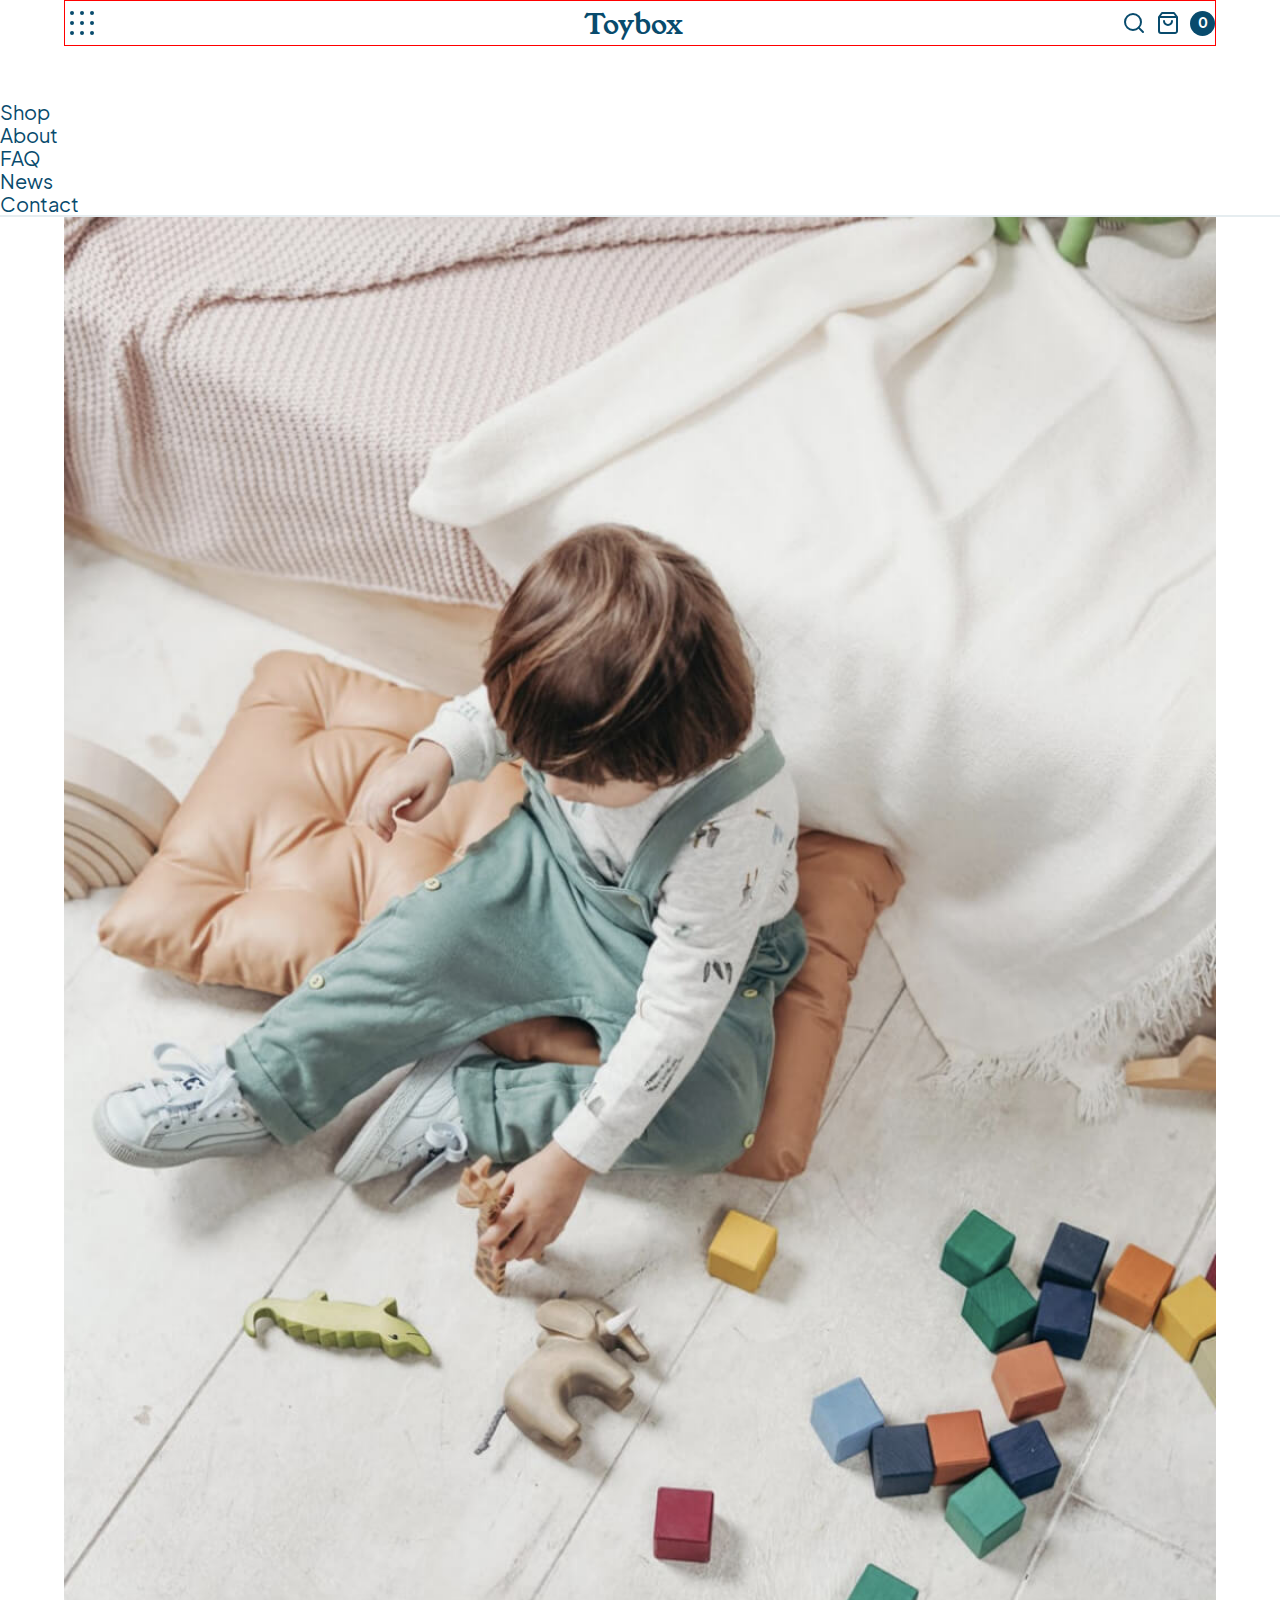
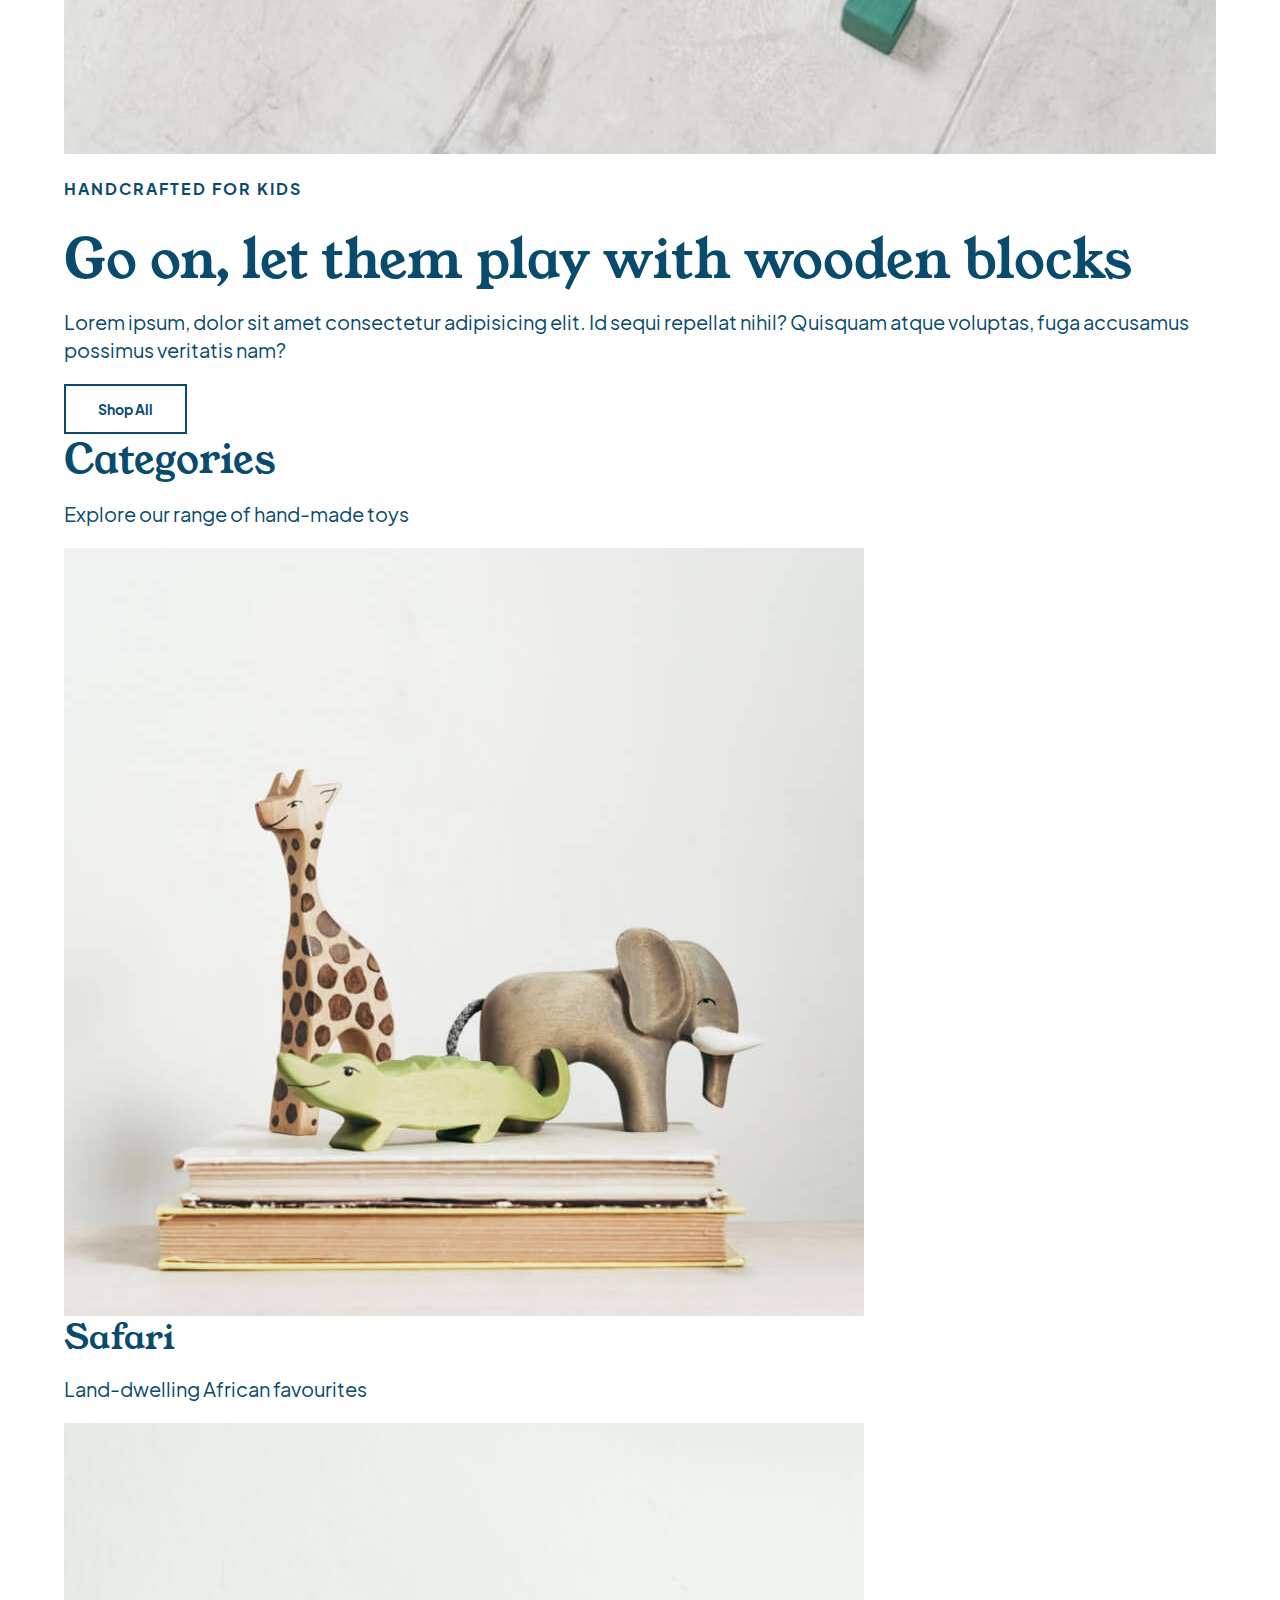
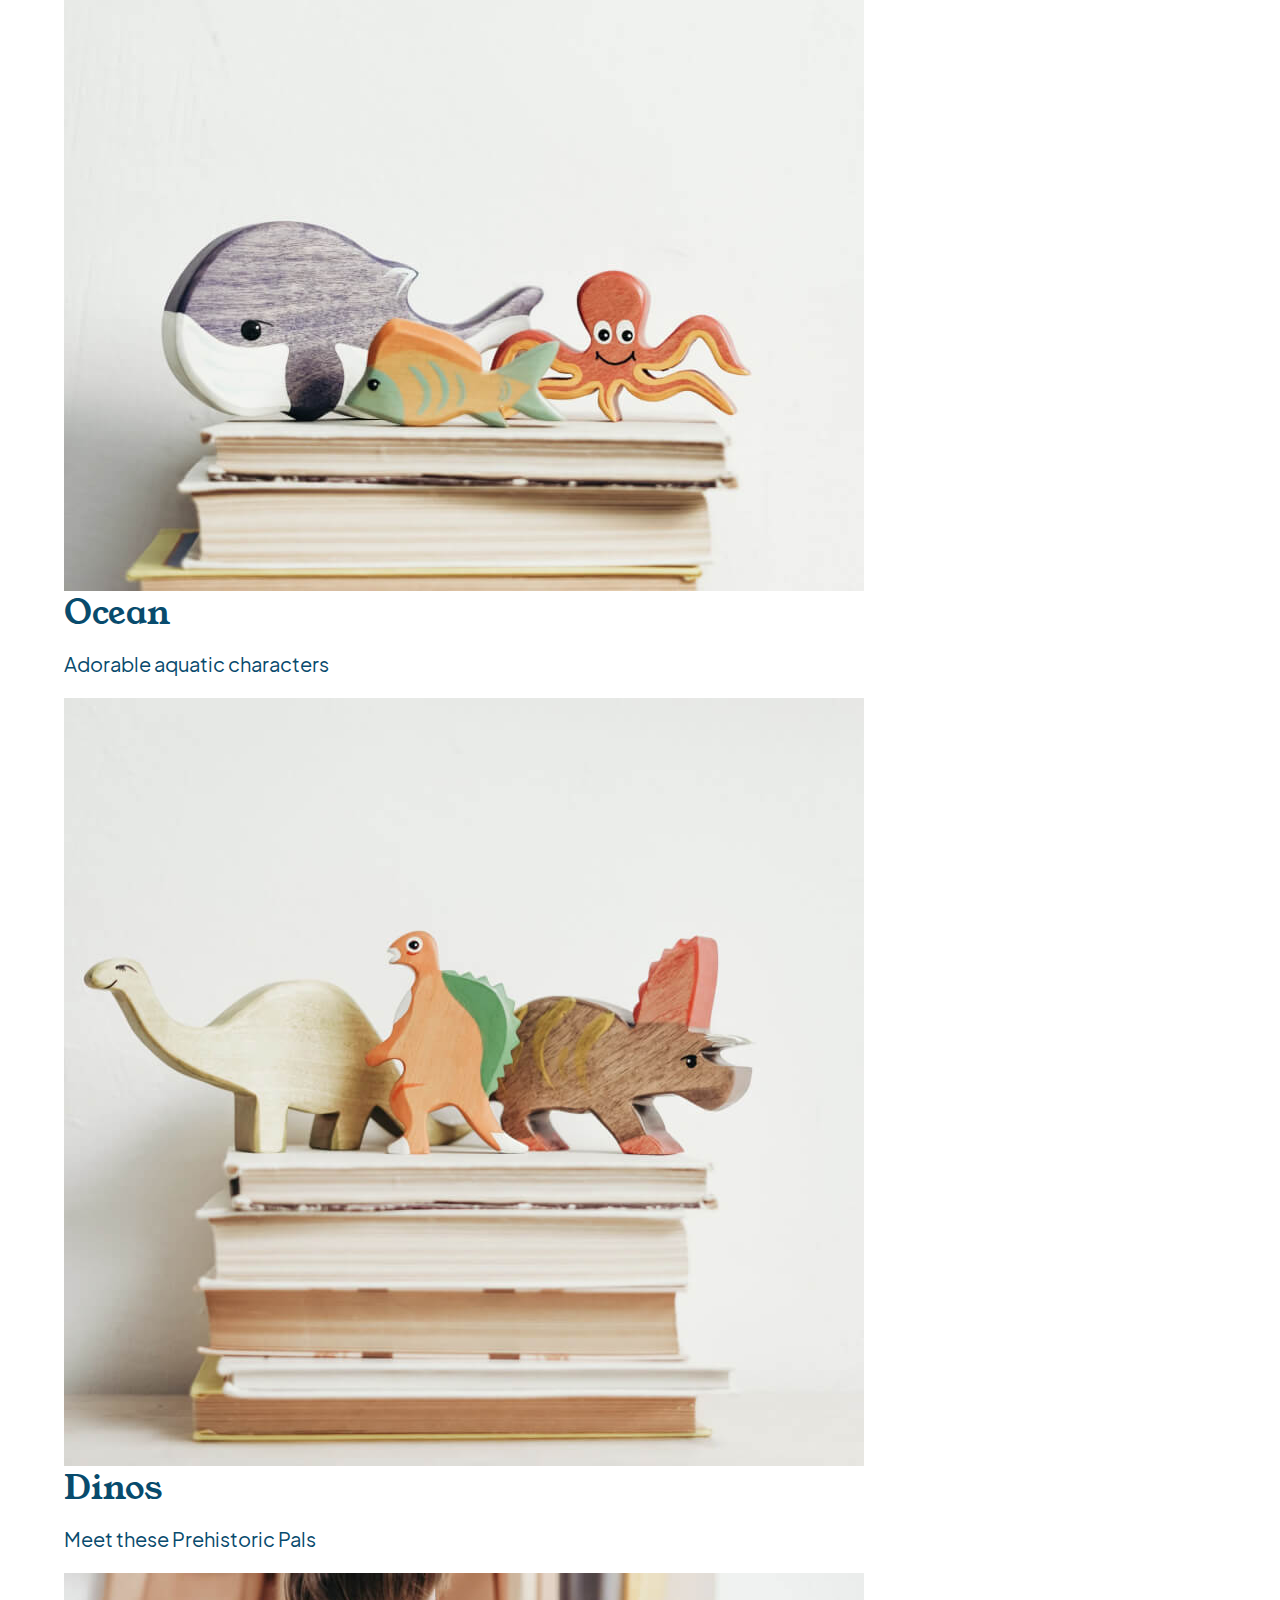
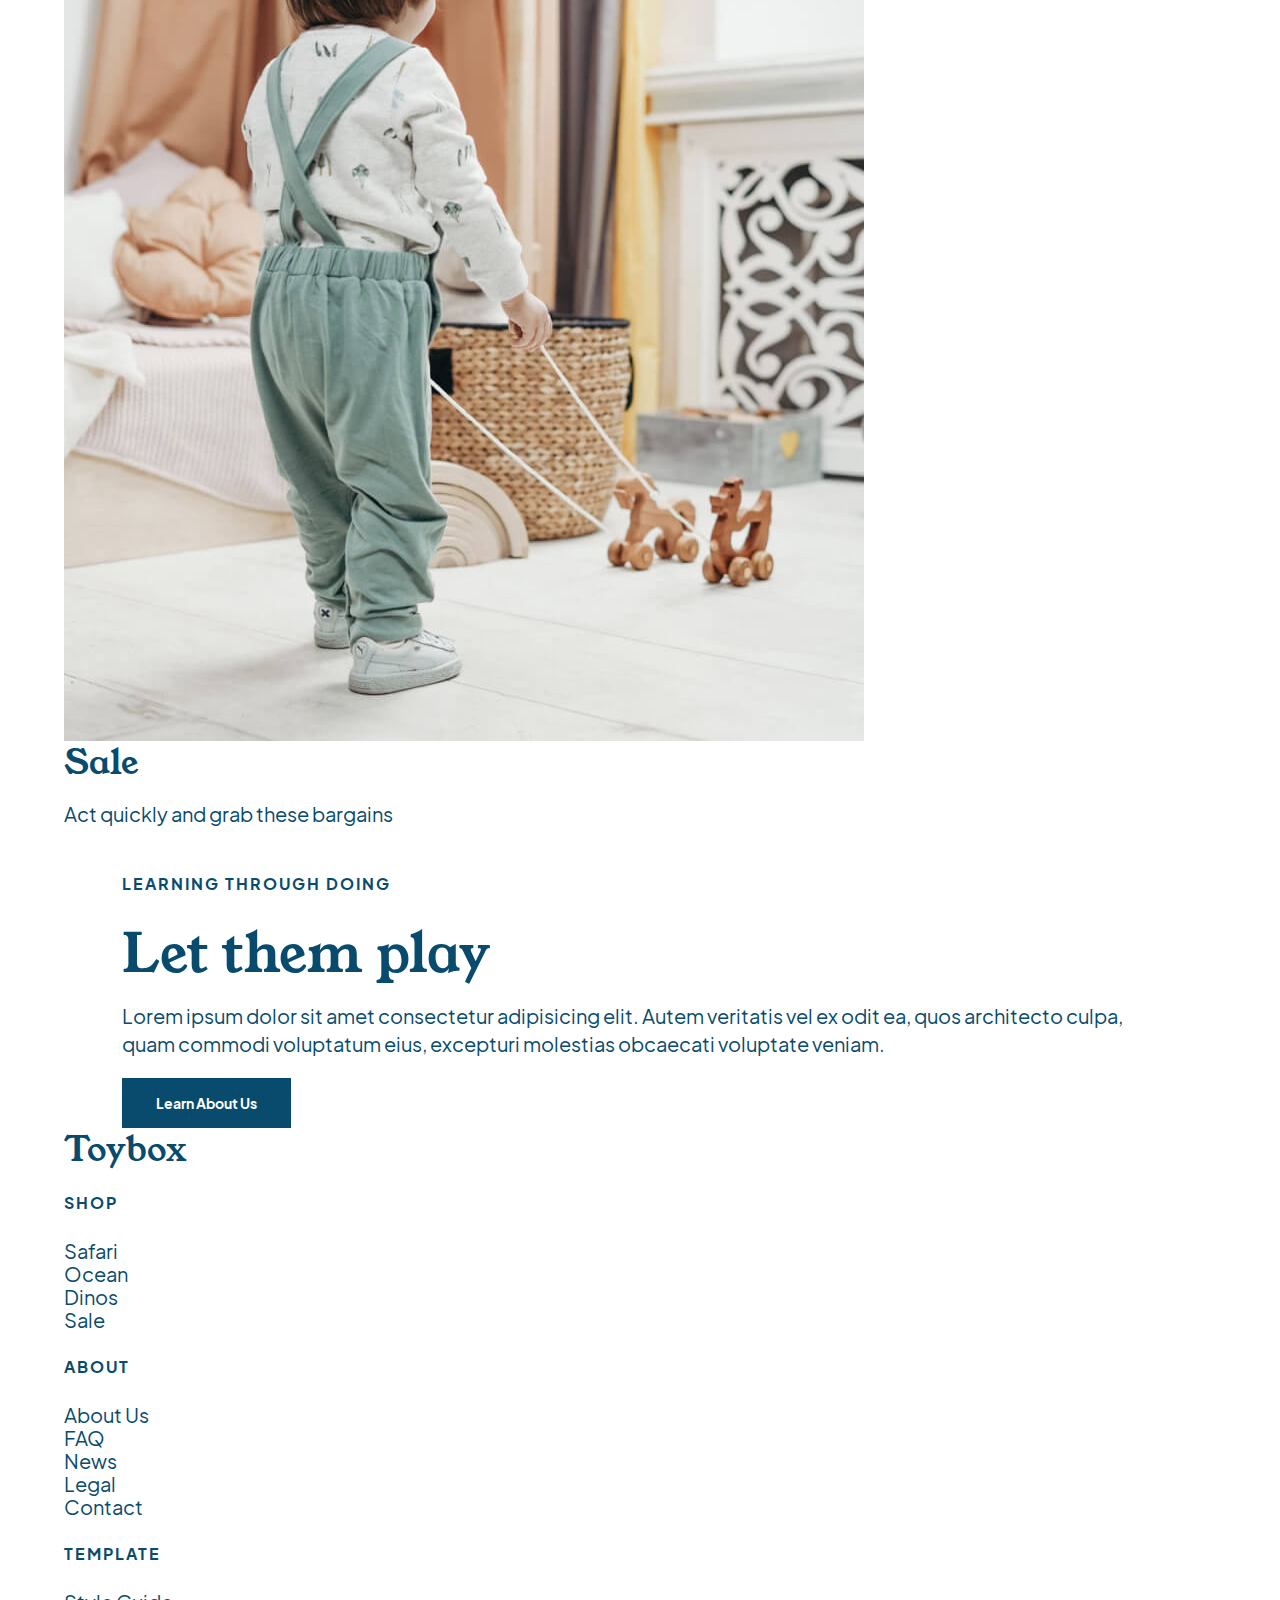
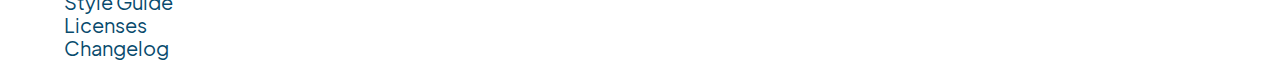
==== index.html @ ea0f6852 "Added nav partial" ====
<!DOCTYPE html>
<html lang="en">
<head>
	<meta charset="UTF-8">
	<meta http-equiv="X-UA-Compatible" content="IE=edge">
	<meta name="viewport" content="width=device-width, initial-scale=1.0">
	<title>STARTER - Toybox Homepage</title>
	<link rel="stylesheet" href="./styles/styles.css">
</head>
<body>
    <a href="#mainContent" class="skip-link"> Skip to the main content.</a>

	<nav class="navbar">
		<div class="wrapper">
			<button class="menu-icon">
				<img src="./assets/menu-button.svg" alt="open slide-out menu">
			</button>

			<a href="#" class="logo">
				<h1>Toybox</h1>
			</a>

			<div class="search-cart">
				<button class="menu-icon">
					<img src="./assets/search.svg" alt="search-icon" class="search-icon">
				</button>

				<a href="#" class="bag">
					<img src="./assets/shop-bag.svg" alt="shopping-cart">
				</a>

				<div class="counter">
					<p class="small-copy">0</p>
				</div> 
			</div><!-- end. search-cart -->
		</div><!-- end. wrapper -->

		<div class="slide-out-nav">
			<button>
				<img src="./assets/menu-close.svg" alt="close slide out navigation">
			</button>

			<nav>
				<ul class="main-menu">
					<li><a href="#">Shop</a></li>
					<li><a href="#">About</a></li>
					<li><a href="#">FAQ</a></li>
					<li><a href="#">News</a></li>
					<li><a href="#">Contact</a></li>
				</ul>
			</nav>
		</div><!--end. slide-out.nav-->
	</nav><!--end. nav-bar-->

	<header>
		<div class="wrapper header-img-contianer">
			<img src="./assets/header-image.jpg" alt="A child sitting on floor playing with blocks">
		</div>

		<div class="wrapper header-content-container">
			<h5>handcrafted for kids</h5>
			<h3>Go on, let them play with wooden blocks</h3>
			<p>Lorem ipsum, dolor sit amet consectetur adipisicing elit. Id sequi repellat nihil? Quisquam atque voluptas, fuga accusamus possimus veritatis nam?</p>

			<a href="#" class="button"> Shop All</a>
		</div>

	</header><!--end. header-->
	<main id="mainContent">

		<main id="main-content">
			<section class="categories" id="categories">
				<div class="wrapper">
					<h2>Categories</h2>
					<p>Explore our range of hand-made toys</p>

					<ul class="categorie-gallery">
						<li class="item item1">
							<a href="">
								<img src="./assets/safari-trio.jpg" alt="Giraffe Aligator & Elephant toys">
								<h4>Safari</h4>
								<p>Land-dwelling African favourites</p>
							</a>
						</li>
						<li class="item item2">
							<a href="">
								<img src="./assets/ocean-trio.jpg" alt="Whale Fish & Octopus toys">
								<h4>Ocean</h4>
								<p>Adorable aquatic characters</p>
							</a>
						</li>
						<li class="item item3">
							<a href="">
								<img src="./assets/dino-trio.jpg" alt="Littlefoot Spike & Sarah from Land Before Time toys">
								<h4>Dinos</h4>
								<p>Meet these Prehistoric Pals</p>
							</a>
						</li>
						<li class="item item4">
							<a href="">
								<img src="./assets/sale.jpg" alt="Small child pulling toy horses on strings">
								<h4>Sale</h4>
								<p>Act quickly and grab these bargains</p>
							</a>
						</li>
					</ul>
				</div>

			</section><!--end. categories-->

			<section class="play" id="play">

				<div class="wrapper play-container">
					<div class="wrapper">
						<h5>Learning through doing</h5>
						<h3>Let them play</h3>
						<p>Lorem ipsum dolor sit amet consectetur adipisicing elit. Autem veritatis vel ex odit ea, quos architecto culpa, quam commodi voluptatum eius, excepturi molestias obcaecati voluptate veniam.</p>
						<a href="#" class="button secondaryButton">Learn About Us</a>
					</div>
				</div><!--end. wrapper play-container-->
			</section><!--end. play-->
		</main>

		<footer>
			<div class="wrapper">

				<div class="footer-flex-container">
					<a href="./index.html">
						<H4>Toybox</H4>
					</a>

					<nav class="footer-nav">

						<ul class="footer-shop">
							<li><h5>Shop</h5></li>
							<li><a href="#"></a>Safari</li>
							<li><a href="#"></a>Ocean</li>
							<li><a href="#"></a>Dinos</li>
							<li><a href="#"></a>Sale</li>
						</ul><!--end.footer-shop-->

						<ul class="footerAbout">
							<li><h5>About</h5></li>
							<li><a href="#">About Us</a></li>
							<li><a href="#"></a>FAQ</li>
							<li><a href="#"></a>News</li>
							<li><a href="#"></a>Legal</li>
							<li><a href="./contact.html">Contact</a></li>
						</ul><!--end.footer-about-->

						<ul class="footerTemp">
							<li><h5>Template</h5></li>
							<li><a href="#"></a>Style Guide</li>
							<li><a href="#"></a>Licenses</li>
							<li><a href="#"></a>Changelog</li>
						</ul><!--end. footer-temp-->
					</nav><!--end. footer-nav-->

				</div><!--end. footer-flex-container-->
			</div><!--end. wrapper-->
		</footer>
	</main>
</body>
</html>
---- styles/styles.css ----
html {
  line-height: 1.15;
  -ms-text-size-adjust: 100%;
  -webkit-text-size-adjust: 100%;
}

body {
  margin: 0;
}

article, aside, footer, header, nav, section {
  display: block;
}

h1 {
  font-size: 2em;
  margin: 0.67em 0;
}

figcaption, figure, main {
  display: block;
}

figure {
  margin: 1em 40px;
}

hr {
  -webkit-box-sizing: content-box;
          box-sizing: content-box;
  height: 0;
  overflow: visible;
}

pre {
  font-family: monospace, monospace;
  font-size: 1em;
}

a {
  background-color: transparent;
  -webkit-text-decoration-skip: objects;
}

abbr[title] {
  border-bottom: none;
  text-decoration: underline;
  -webkit-text-decoration: underline dotted;
          text-decoration: underline dotted;
}

b, strong {
  font-weight: inherit;
}

b, strong {
  font-weight: bolder;
}

code, kbd, samp {
  font-family: monospace, monospace;
  font-size: 1em;
}

dfn {
  font-style: italic;
}

mark {
  background-color: #ff0;
  color: #000;
}

small {
  font-size: 80%;
}

sub, sup {
  font-size: 75%;
  line-height: 0;
  position: relative;
  vertical-align: baseline;
}

sub {
  bottom: -0.25em;
}

sup {
  top: -0.5em;
}

audio, video {
  display: inline-block;
}

audio:not([controls]) {
  display: none;
  height: 0;
}

img {
  border-style: none;
}

svg:not(:root) {
  overflow: hidden;
}

button, input, optgroup, select, textarea {
  font-family: sans-serif;
  font-size: 100%;
  line-height: 1.15;
  margin: 0;
}

button, input {
  overflow: visible;
}

button, select {
  text-transform: none;
}

button, html [type=button], [type=reset], [type=submit] {
  -webkit-appearance: button;
}

button::-moz-focus-inner, [type=button]::-moz-focus-inner, [type=reset]::-moz-focus-inner, [type=submit]::-moz-focus-inner {
  border-style: none;
  padding: 0;
}

button:-moz-focusring, [type=button]:-moz-focusring, [type=reset]:-moz-focusring, [type=submit]:-moz-focusring {
  outline: 1px dotted ButtonText;
}

fieldset {
  padding: 0.35em 0.75em 0.625em;
}

legend {
  -webkit-box-sizing: border-box;
          box-sizing: border-box;
  color: inherit;
  display: table;
  max-width: 100%;
  padding: 0;
  white-space: normal;
}

progress {
  display: inline-block;
  vertical-align: baseline;
}

textarea {
  overflow: auto;
}

[type=checkbox], [type=radio] {
  -webkit-box-sizing: border-box;
          box-sizing: border-box;
  padding: 0;
}

[type=number]::-webkit-inner-spin-button, [type=number]::-webkit-outer-spin-button {
  height: auto;
}

[type=search] {
  -webkit-appearance: textfield;
  outline-offset: -2px;
}

[type=search]::-webkit-search-cancel-button, [type=search]::-webkit-search-decoration {
  -webkit-appearance: none;
}

::-webkit-file-upload-button {
  -webkit-appearance: button;
  font: inherit;
}

details, menu {
  display: block;
}

summary {
  display: list-item;
}

canvas {
  display: inline-block;
}

template {
  display: none;
}

[hidden] {
  display: none;
}

html {
  -webkit-box-sizing: border-box;
          box-sizing: border-box;
}

*, *:before, *:after {
  -webkit-box-sizing: inherit;
          box-sizing: inherit;
}

.sr-only {
  position: absolute;
  width: 1px;
  height: 1px;
  margin: -1px;
  border: 0;
  padding: 0;
  white-space: nowrap;
  -webkit-clip-path: inset(100%);
          clip-path: inset(100%);
  clip: rect(0 0 0 0);
  overflow: hidden;
}

.skip-link {
  background-color: white;
  color: black;
  font-size: 1rem;
  padding: 10px 0;
  position: absolute;
  left: -1000px;
  top: 0;
  z-index: 999;
}
.skip-link:focus {
  left: 0;
  right: 0;
  text-align: center;
}

@font-face {
  font-family: "Jakarta Sans";
  src: url(../fonts/PlusJakarta_Sans-2.5/webfonts/PlusJakartaSans-Regular.woff), url(../fonts/PlusJakarta_Sans-2.5/webfonts/PlusJakartaSans-Regular.woff2), url(../fonts/PlusJakarta_Sans-2.5/static/PlusJakartaSans-Regular.ttf);
  font-weight: normal;
}
@font-face {
  font-family: "Jakarta Sans";
  src: url(../fonts/PlusJakarta_Sans-2.5/webfonts/PlusJakartaSans-Bold.woff), url(../fonts/PlusJakarta_Sans-2.5/webfonts/PlusJakartaSans-Bold.woff2), url(../fonts/PlusJakarta_Sans-2.5/static/PlusJakartaSans-Bold.ttf);
  font-weight: bold;
}
@font-face {
  font-family: "Young Serif";
  src: url(../fonts/youngserif/YoungSerif-Regular.otf);
}
html {
  font-size: 125%;
}

body {
  font-family: "Jakarta Sans";
  font-size: 1rem;
  color: #084b6d;
}

h1, h2, h3, h4 {
  font-family: "Young Serif";
  color: #084b6d;
  margin: 0;
}

h1 {
  font-size: 28px;
  font-size: 1.4rem;
}

h2 {
  font-size: 40px;
  font-size: 2rem;
  margin-bottom: 18px;
}

h3 {
  font-size: 54px;
  font-size: 2.7rem;
}

h4 {
  font-size: 34px;
  font-size: 1.7rem;
}

h5 {
  font-size: 16px;
  font-size: 0.8rem;
  text-transform: uppercase;
  letter-spacing: 0.1rem;
}

p {
  line-height: 1.4;
}
p.small-copy {
  font-size: 14px;
  font-size: 0.7rem;
  font-weight: bold;
  margin: 0;
}

a {
  text-decoration: none;
  color: inherit;
  -webkit-transition: 0.3s;
  transition: 0.3s;
}

.wrapper {
  max-width: 1289px;
  width: 90%;
  margin: 0 auto;
}

ul {
  list-style: none;
  margin: 0;
  padding: 0;
}

img {
  width: 100%;
  display: block;
}

button {
  background-color: transparent;
  border: none;
  cursor: pointer;
  padding: 15px;
}

a {
  display: inline-block;
}
a.button {
  border: 2px solid #084b6d;
  font-size: 14px;
  font-size: 0.7rem;
  font-weight: bold;
  padding: 15px 32px;
}
a.button:hover, a.button:focus {
  background-color: #084b6d;
  color: #fff;
}
a.secondaryButton {
  background-color: #084b6d;
  color: #fff;
}
a.secondaryButton:hover, a.secondaryButton:focus {
  background-color: #fff;
  color: #084b6d;
}

.navbar {
  position: sticky;
  top: 0;
  background-color: #fff;
  border-bottom: 2px solid rgba(8, 75, 109, 0.1);
  z-index: 10;
}
.navbar .wrapper {
  border: 1px solid red;
  display: -webkit-box;
  display: -ms-flexbox;
  display: flex;
  -webkit-box-pack: justify;
      -ms-flex-pack: justify;
          justify-content: space-between;
  -webkit-box-align: center;
      -ms-flex-align: center;
          align-items: center;
}
.navbar .search-cart {
  display: -webkit-box;
  display: -ms-flexbox;
  display: flex;
  -webkit-box-align: center;
      -ms-flex-align: center;
          align-items: center;
}
.navbar .bag,
.navbar .menu-icon {
  padding: 10px 5px;
}
.navbar .counter {
  background-color: #084b6d;
  color: #fff;
  width: 25px;
  height: 25px;
  border-radius: 50%;
  display: -webkit-box;
  display: -ms-flexbox;
  display: flex;
  -webkit-box-pack: center;
      -ms-flex-pack: center;
          justify-content: center;
  -webkit-box-align: center;
      -ms-flex-align: center;
          align-items: center;
  margin-left: 5px;
}
.navbar .logo {
  margin-left: 50px;
}
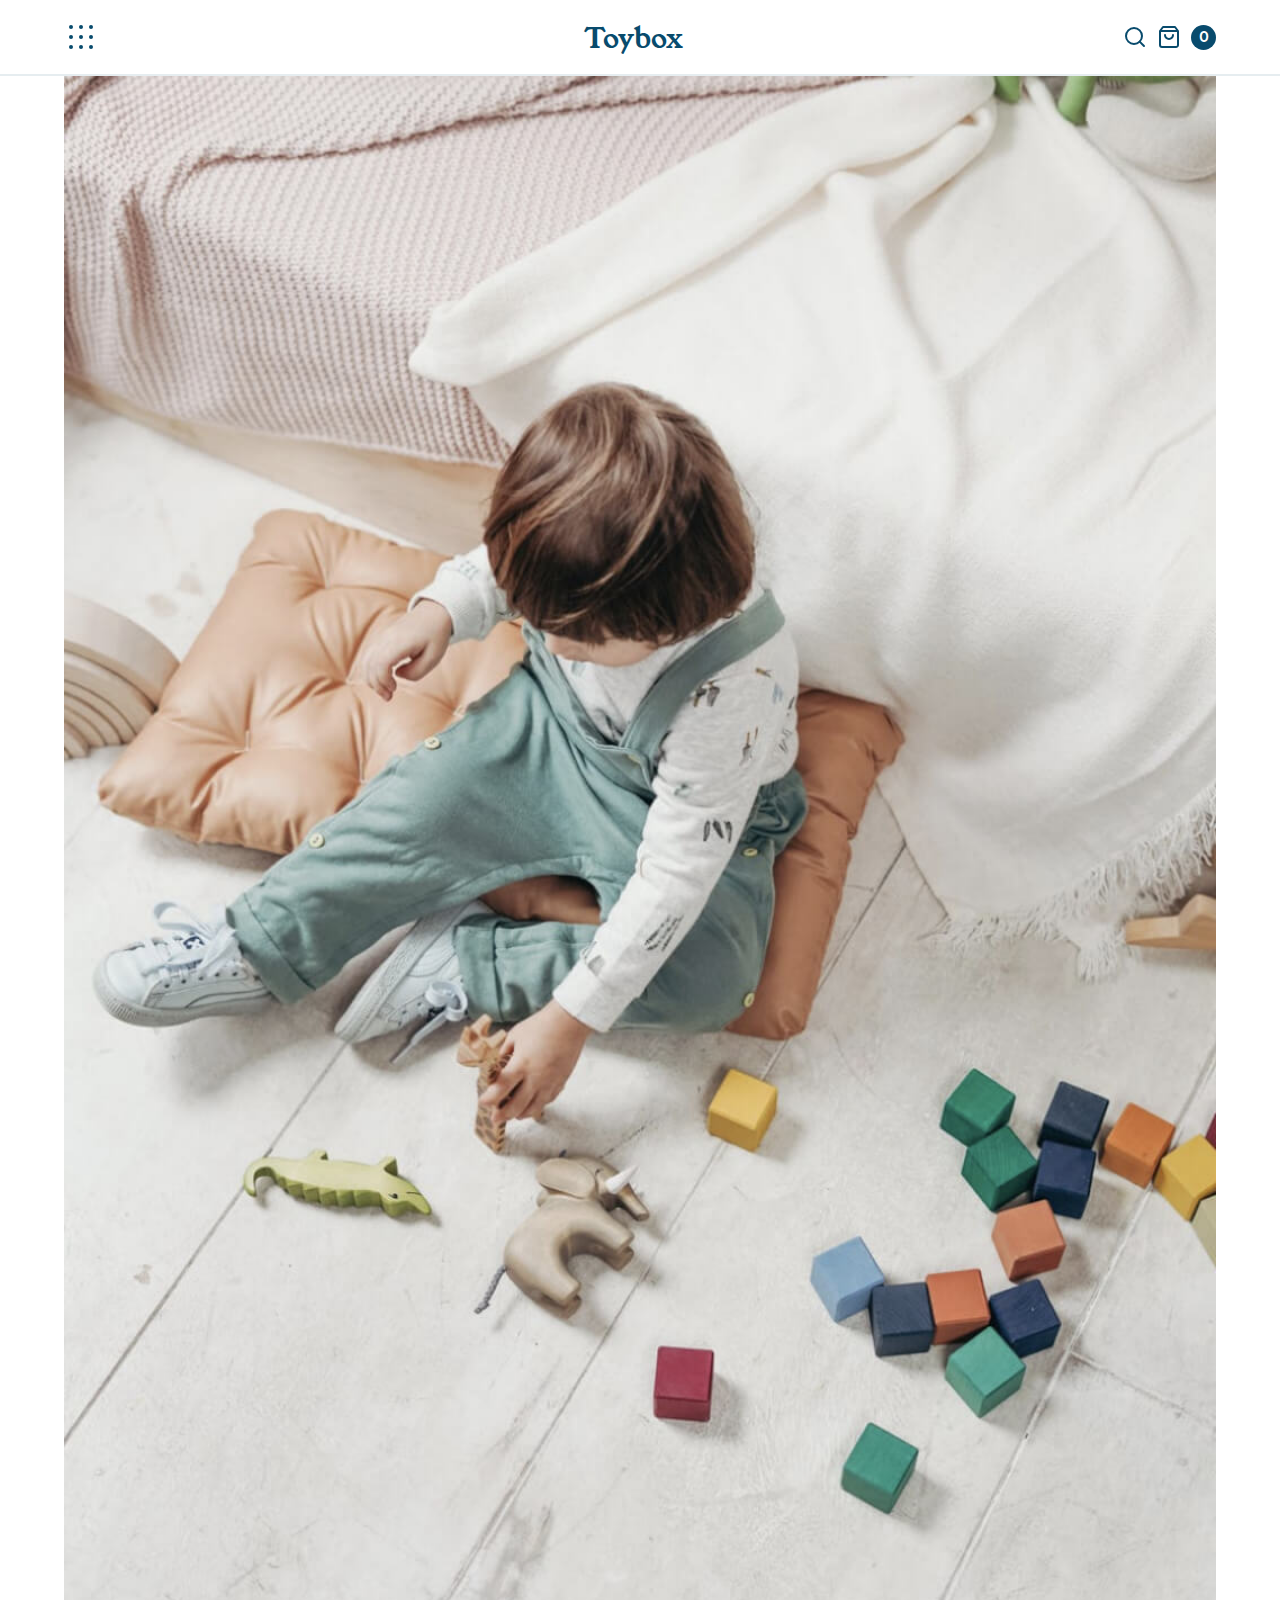
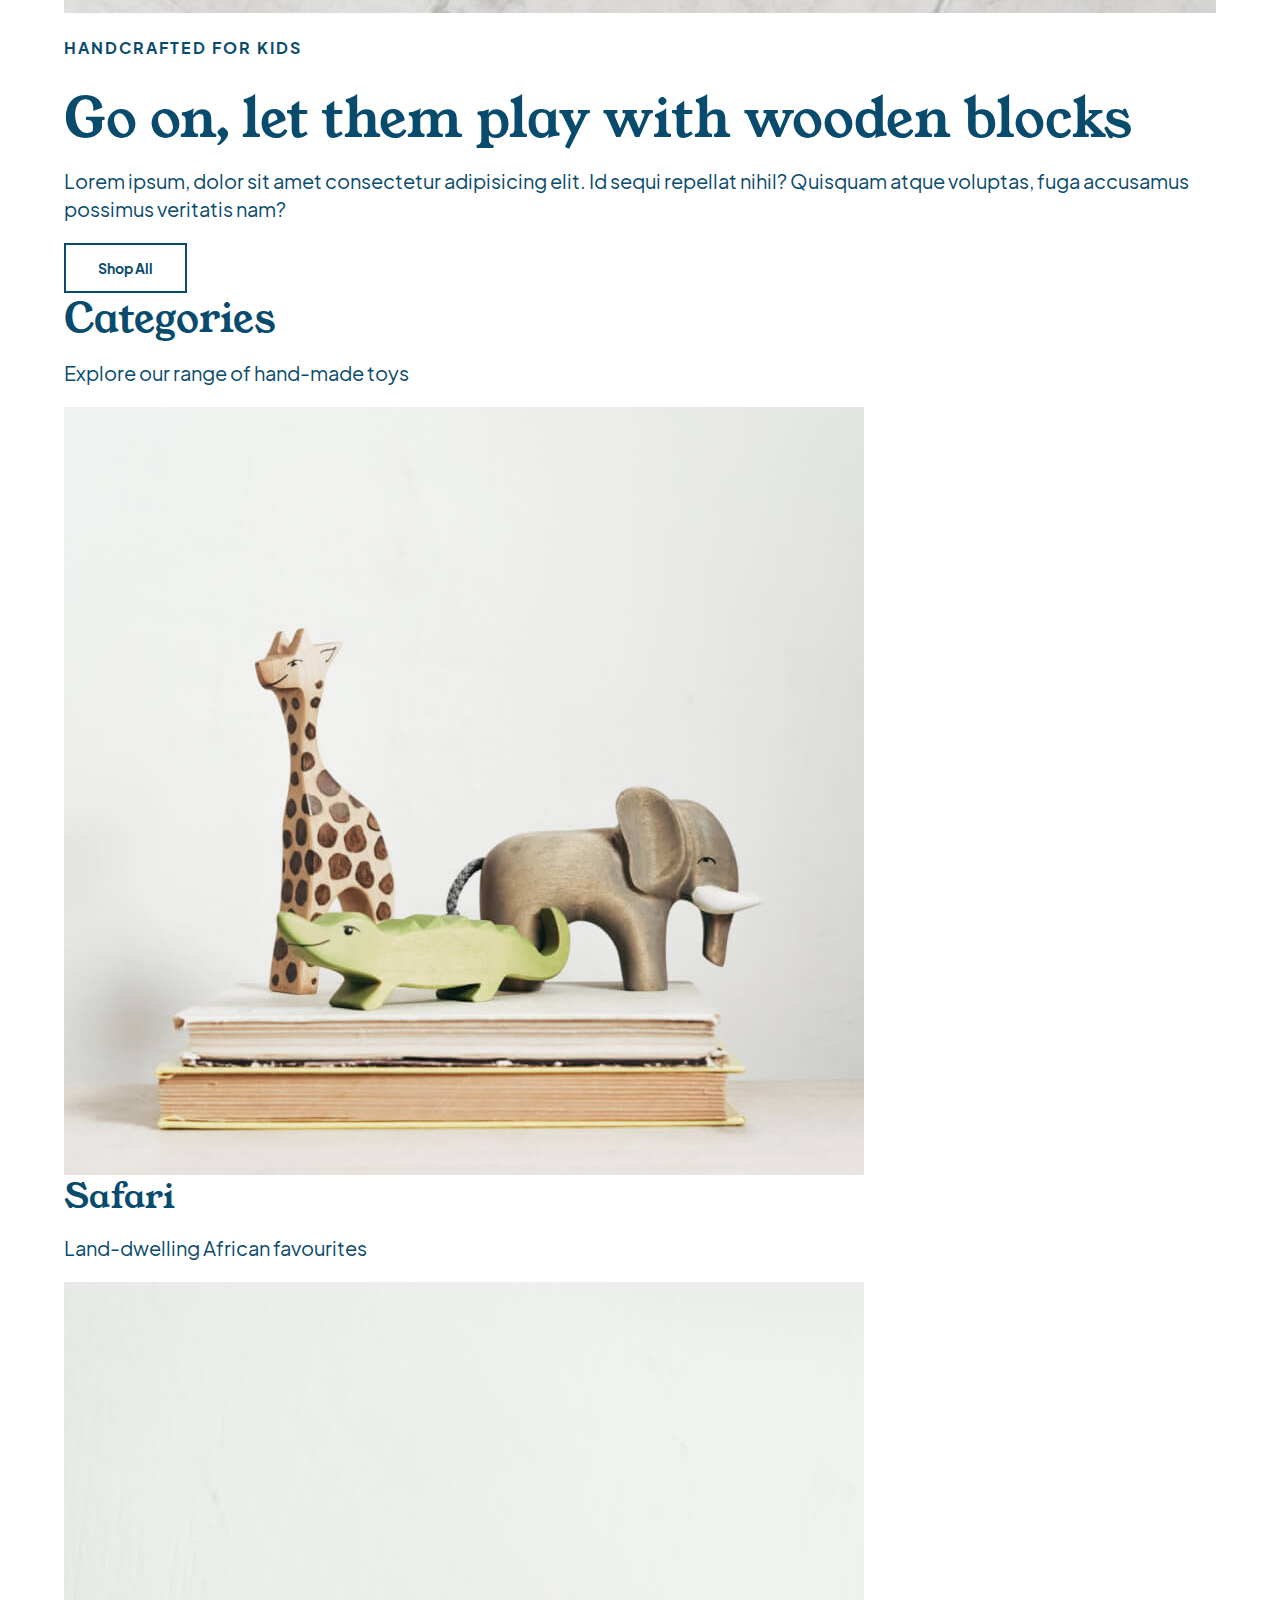
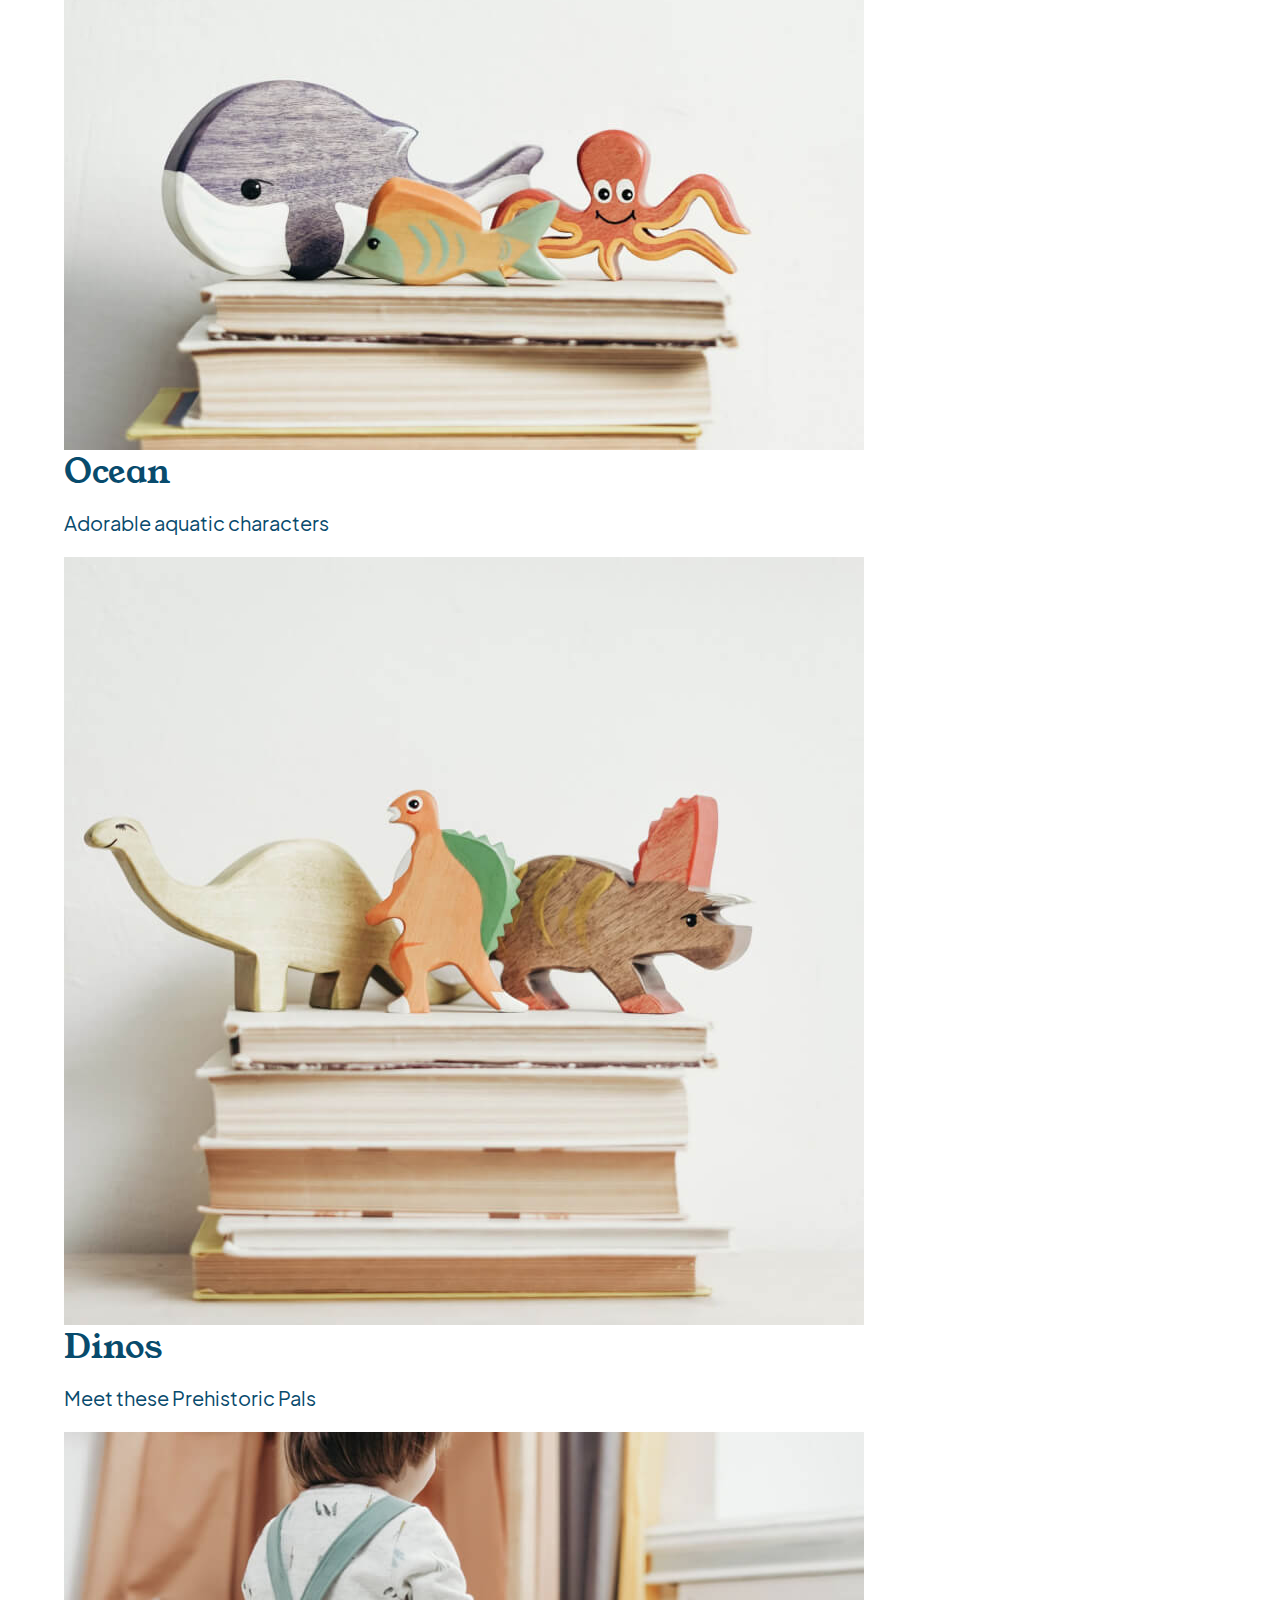
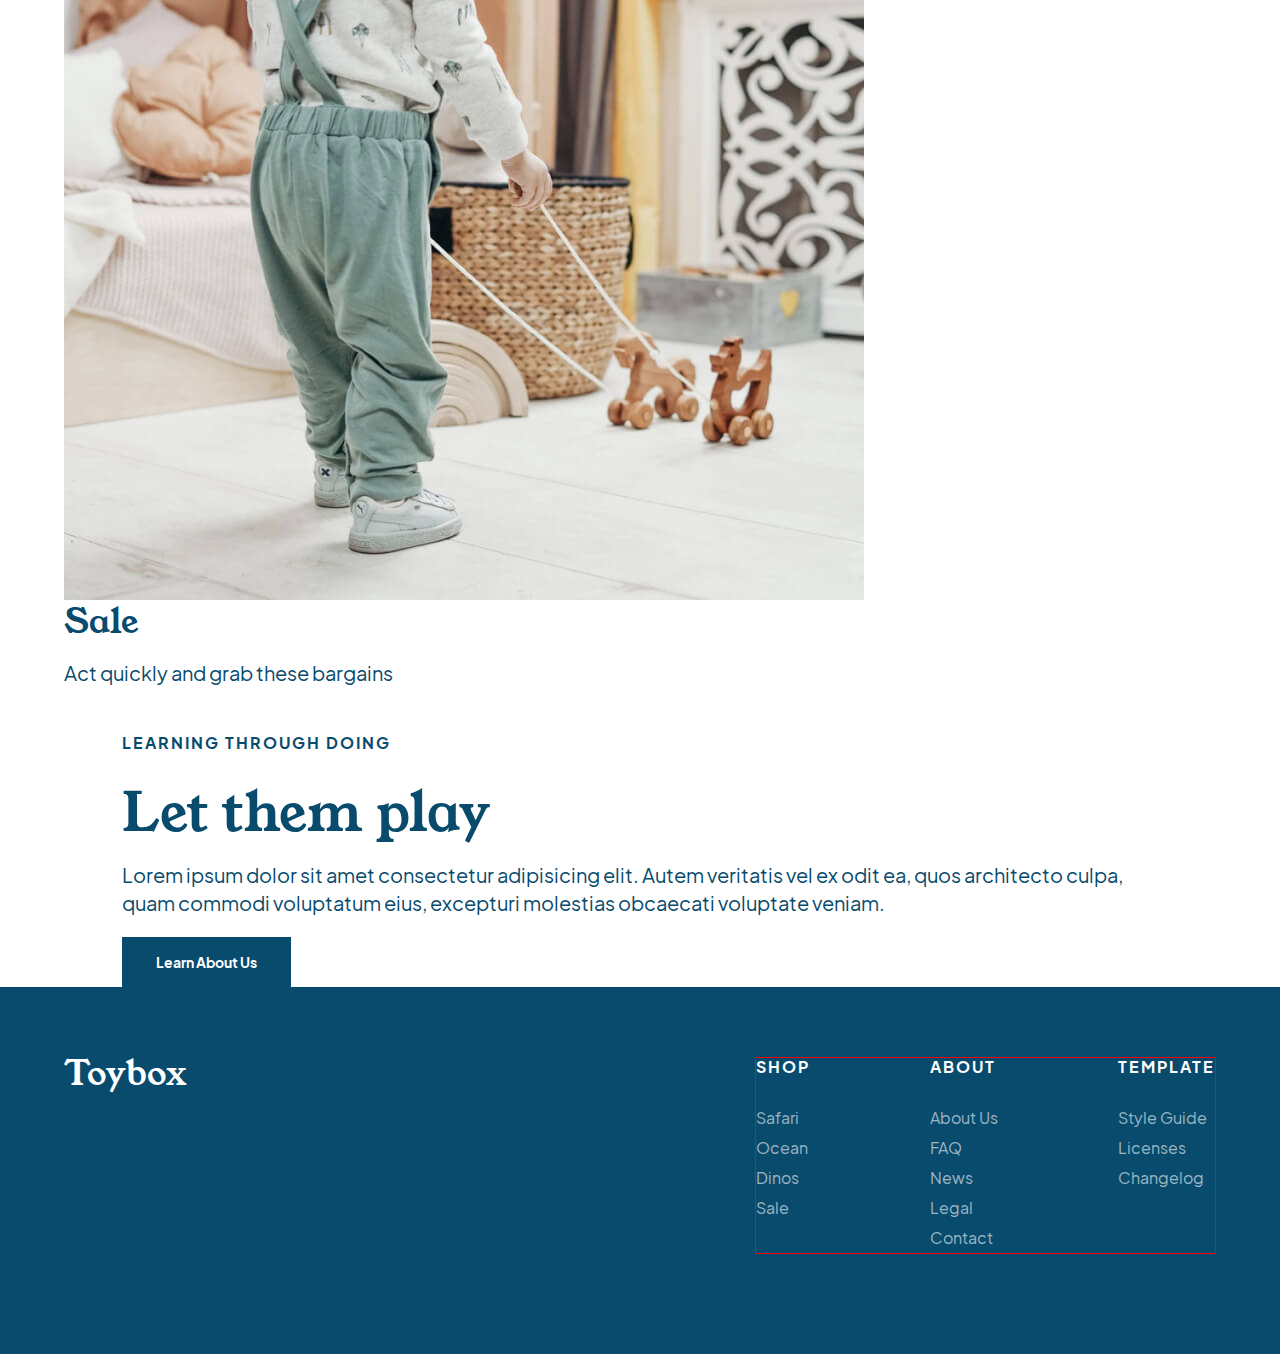
==== commit 4182d183: "Finished styling footer" ====
--- a/index.html
+++ b/index.html
@@ -133,26 +133,26 @@
 
 						<ul class="footer-shop">
 							<li><h5>Shop</h5></li>
-							<li><a href="#"></a>Safari</li>
-							<li><a href="#"></a>Ocean</li>
-							<li><a href="#"></a>Dinos</li>
-							<li><a href="#"></a>Sale</li>
+							<li><a href="#">Safari</a></li>
+							<li><a href="#">Ocean</a></li>
+							<li><a href="#">Dinos</a></li>
+							<li><a href="#">Sale</a></li>
 						</ul><!--end.footer-shop-->
 
 						<ul class="footerAbout">
 							<li><h5>About</h5></li>
 							<li><a href="#">About Us</a></li>
-							<li><a href="#"></a>FAQ</li>
-							<li><a href="#"></a>News</li>
-							<li><a href="#"></a>Legal</li>
+							<li><a href="#">FAQ</a></li>
+							<li><a href="#">News</a></li>
+							<li><a href="#">Legal</a></li>
 							<li><a href="./contact.html">Contact</a></li>
 						</ul><!--end.footer-about-->
 
 						<ul class="footerTemp">
 							<li><h5>Template</h5></li>
-							<li><a href="#"></a>Style Guide</li>
-							<li><a href="#"></a>Licenses</li>
-							<li><a href="#"></a>Changelog</li>
+							<li><a href="#">Style Guide</a></li>
+							<li><a href="#">Licenses</a></li>
+							<li><a href="#">Changelog</a></li>
 						</ul><!--end. footer-temp-->
 					</nav><!--end. footer-nav-->
 
--- a/styles/styles.css
+++ b/styles/styles.css
@@ -370,9 +370,9 @@
   background-color: #fff;
   border-bottom: 2px solid rgba(8, 75, 109, 0.1);
   z-index: 10;
+  padding: 15px 0;
 }
 .navbar .wrapper {
-  border: 1px solid red;
   display: -webkit-box;
   display: -ms-flexbox;
   display: flex;
@@ -414,4 +414,74 @@
 }
 .navbar .logo {
   margin-left: 50px;
+}
+
+.slide-out-nav {
+  background-color: #084b6d;
+  color: #fff;
+  min-height: 50vh;
+  position: fixed;
+  top: 0;
+  padding: 30px 50px;
+  width: 100%;
+  max-width: 450px;
+  font-weight: bold;
+  display: -webkit-box;
+  display: -ms-flexbox;
+  display: flex;
+  -webkit-box-orient: vertical;
+  -webkit-box-direction: normal;
+      -ms-flex-direction: column;
+          flex-direction: column;
+  z-index: 20;
+  left: -450px;
+}
+.slide-out-nav button {
+  -ms-flex-item-align: end;
+      align-self: flex-end;
+}
+.slide-out-nav a {
+  line-height: 2.2rem;
+}
+.slide-out-nav a:hover, .slide-out-nav a:focus {
+  color: rgba(255, 255, 255, 0.6);
+}
+
+footer {
+  background-color: #084b6d;
+  color: #fff;
+  padding: 70px 0 100px;
+}
+footer h4 {
+  color: #fff;
+}
+footer h5 {
+  margin-top: 0;
+}
+footer .footer-flex-container {
+  display: -webkit-box;
+  display: -ms-flexbox;
+  display: flex;
+  -webkit-box-pack: justify;
+      -ms-flex-pack: justify;
+          justify-content: space-between;
+}
+footer .footer-nav {
+  border: 1px solid red;
+  display: -webkit-box;
+  display: -ms-flexbox;
+  display: flex;
+  -webkit-box-pack: justify;
+      -ms-flex-pack: justify;
+          justify-content: space-between;
+  width: 40%;
+}
+footer a {
+  color: rgba(255, 255, 255, 0.6);
+  font-size: 16px;
+  font-size: 0.8rem;
+  line-height: 1.5rem;
+}
+footer a:hover, footer a:focus {
+  color: #fff;
 }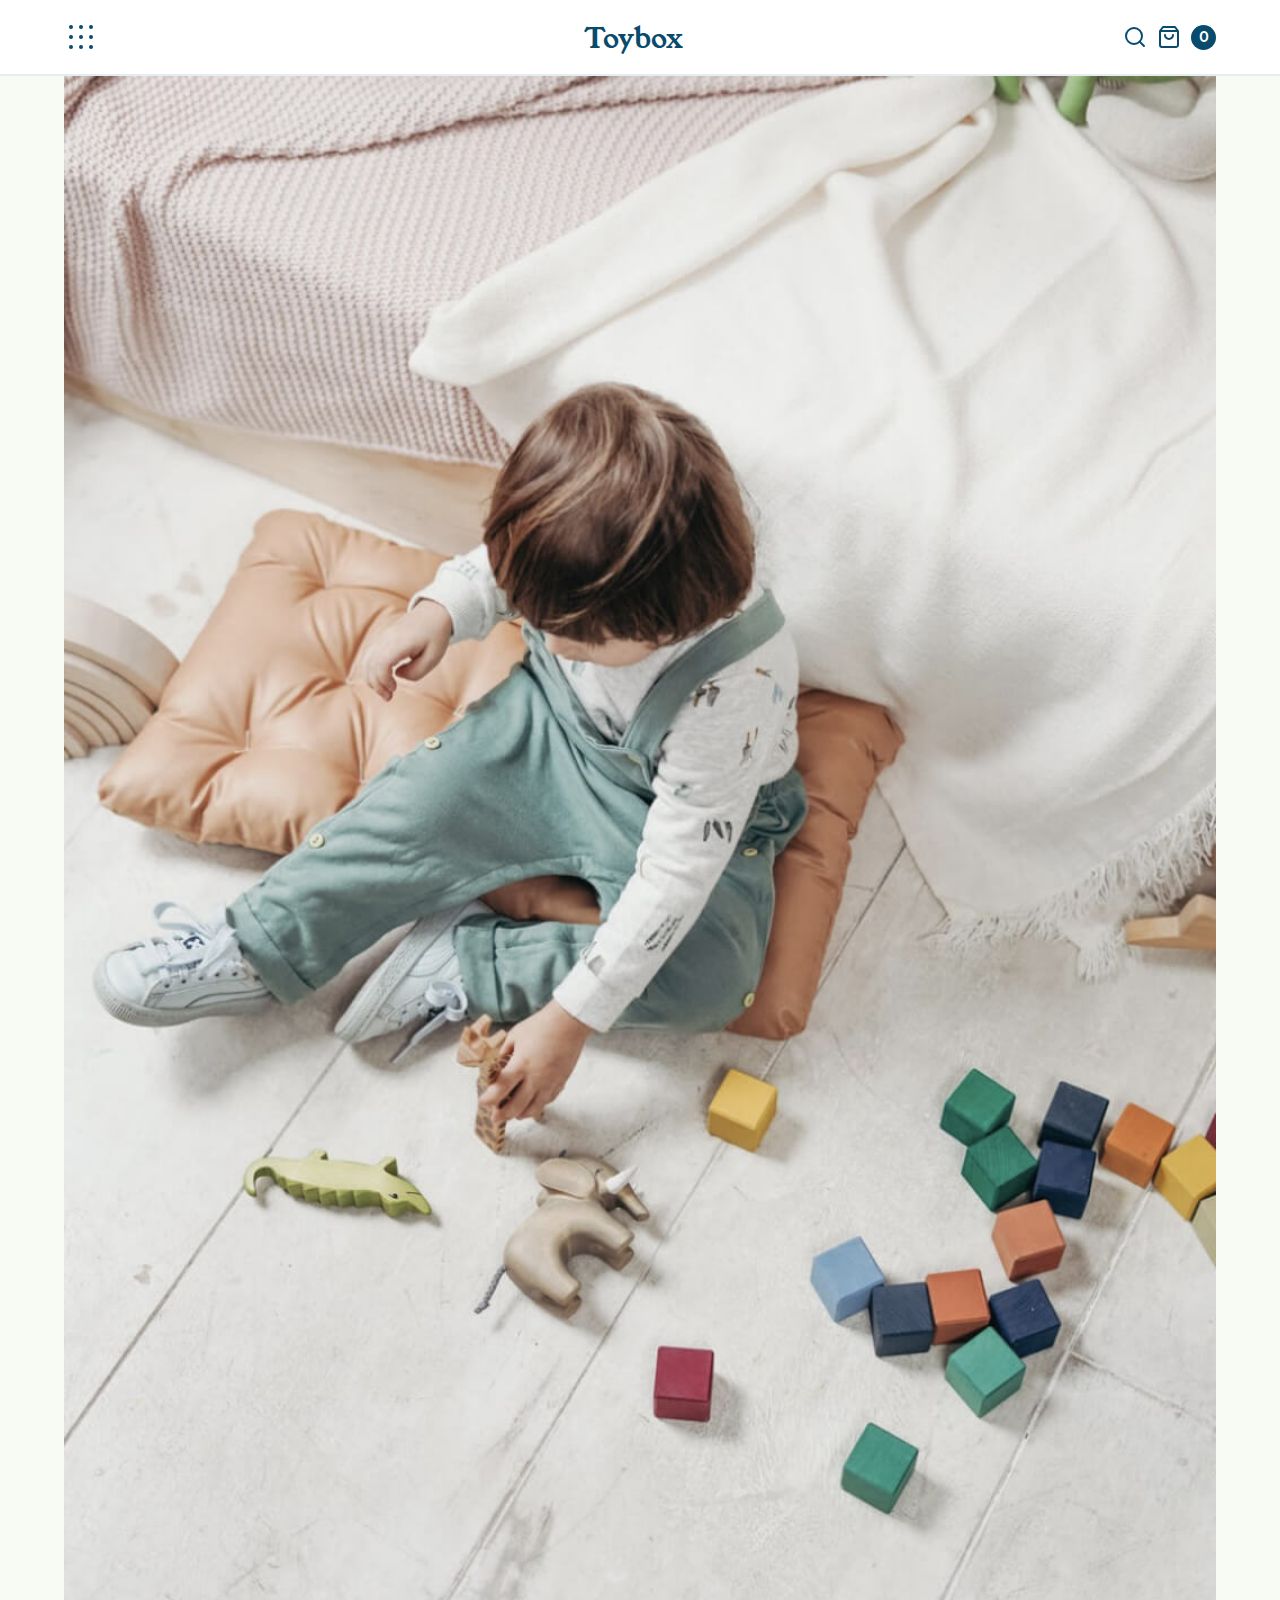
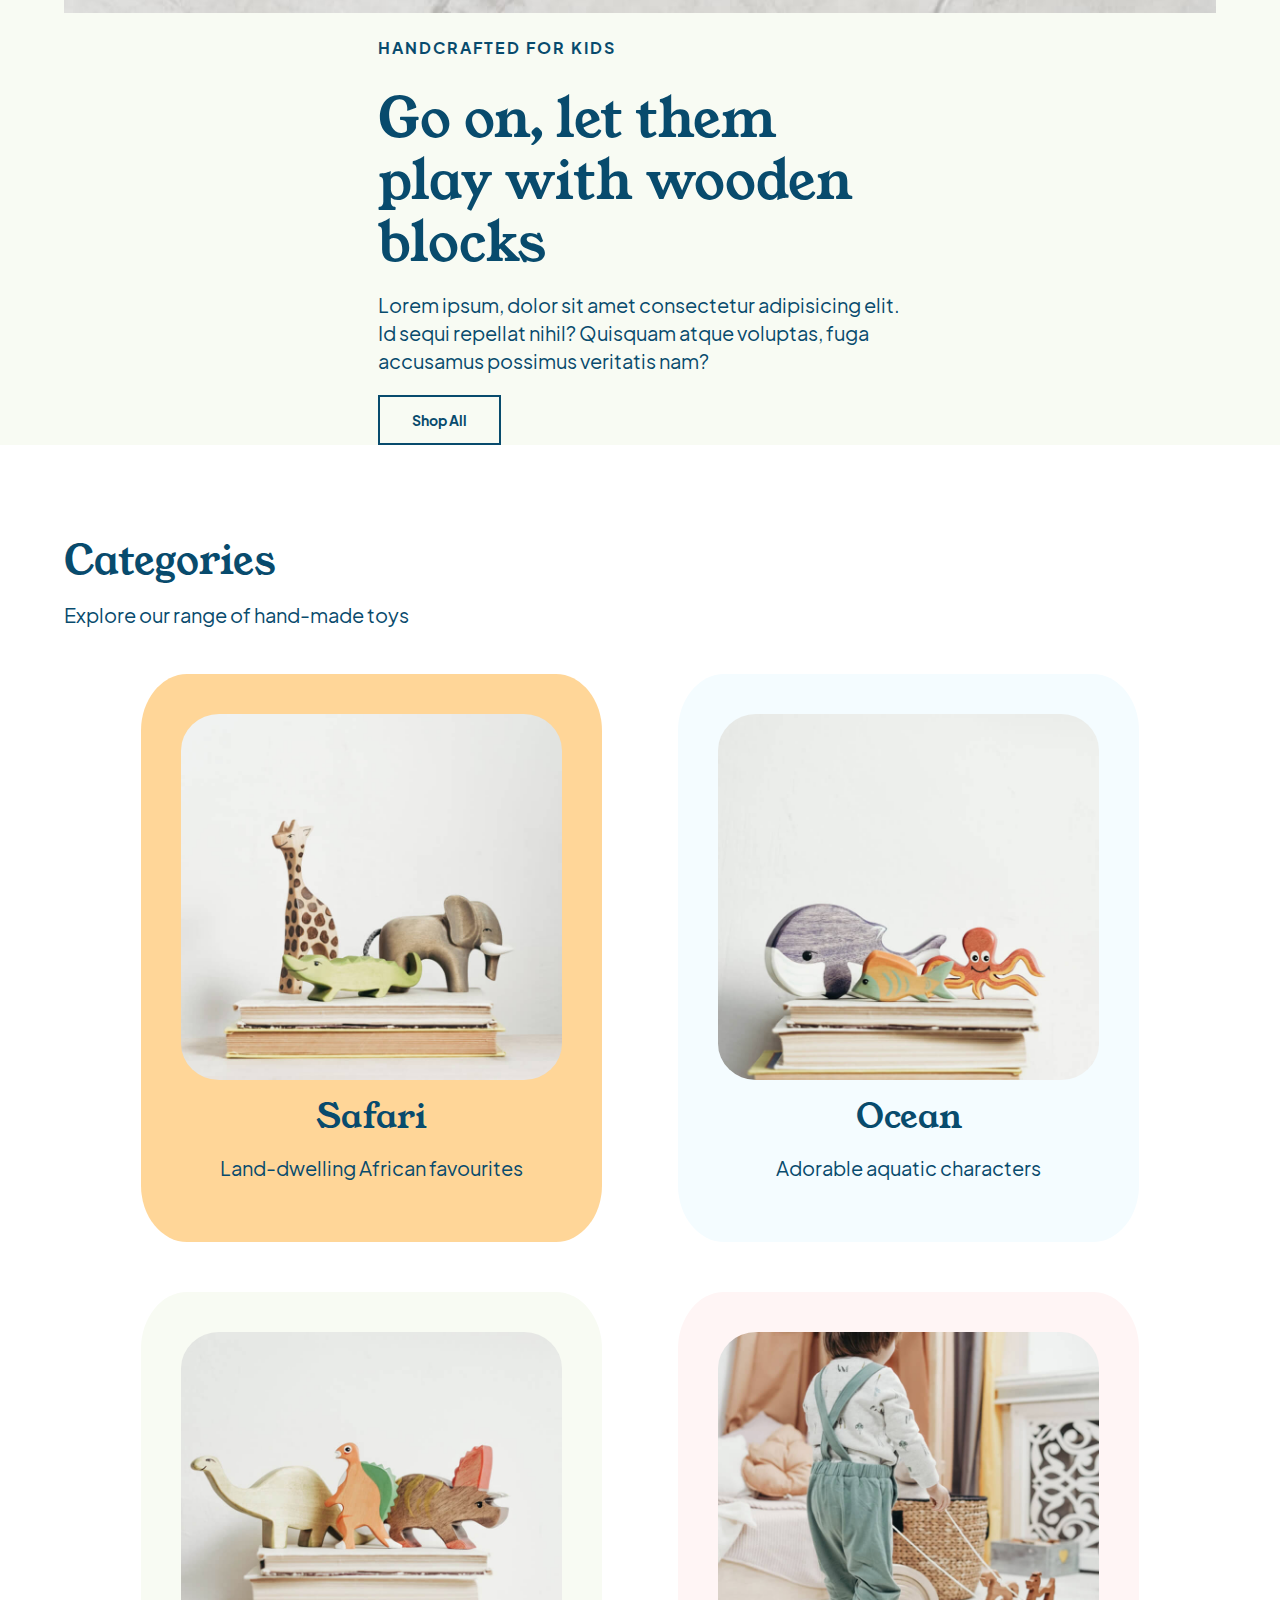
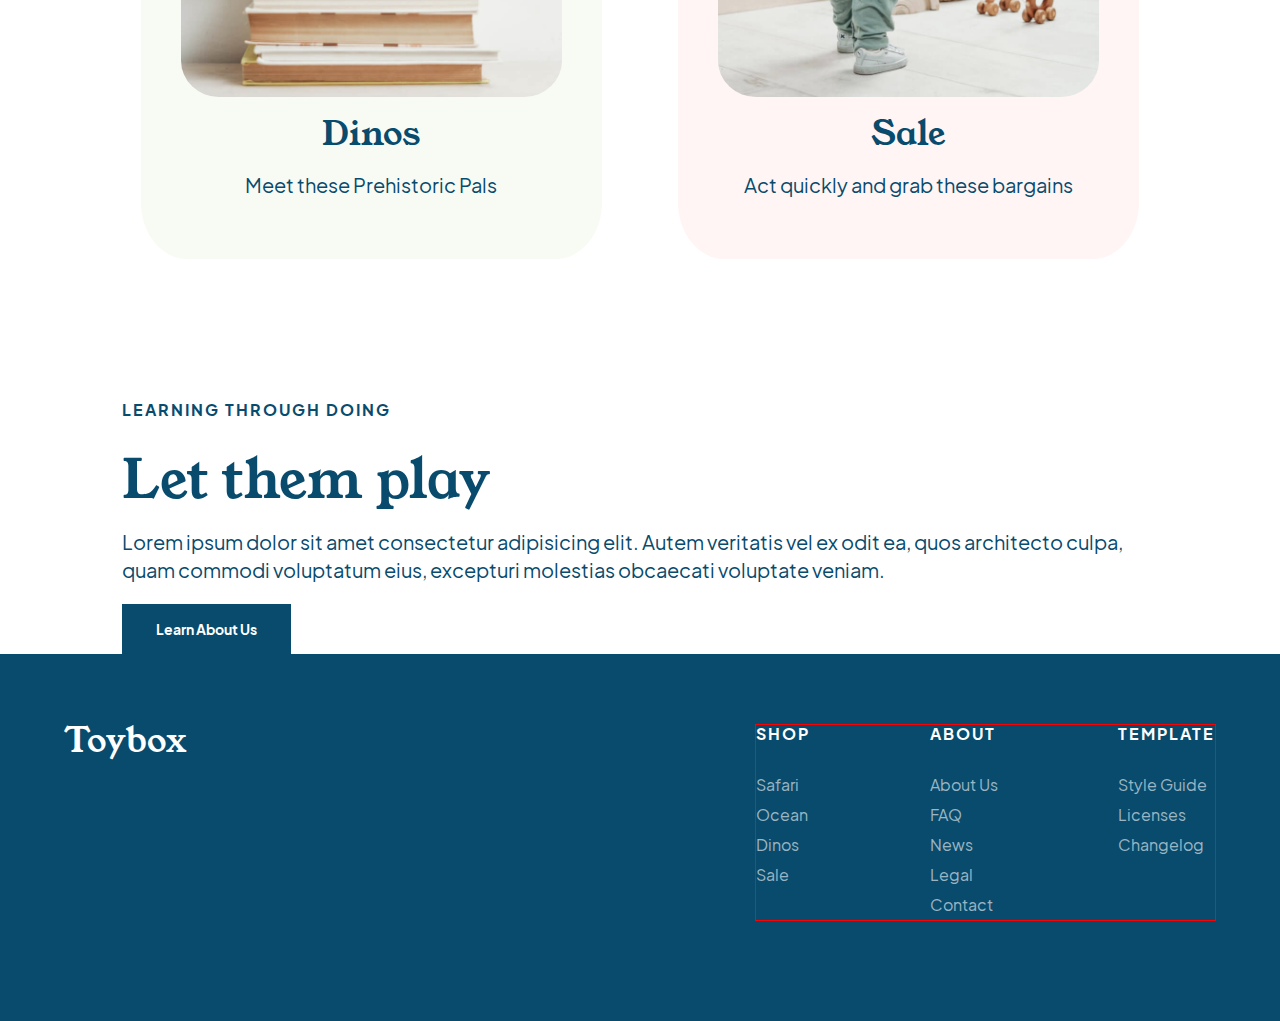
==== commit 0fbb8a48: "Finished the gallery" ====
--- a/index.html
+++ b/index.html
@@ -64,7 +64,6 @@
 
 			<a href="#" class="button"> Shop All</a>
 		</div>
-
 	</header><!--end. header-->
 	<main id="mainContent">
 
@@ -74,7 +73,7 @@
 					<h2>Categories</h2>
 					<p>Explore our range of hand-made toys</p>
 
-					<ul class="categorie-gallery">
+					<ul class="category-gallery">
 						<li class="item item1">
 							<a href="">
 								<img src="./assets/safari-trio.jpg" alt="Giraffe Aligator & Elephant toys">
--- a/styles/styles.css
+++ b/styles/styles.css
@@ -447,6 +447,67 @@
   color: rgba(255, 255, 255, 0.6);
 }
 
+header {
+  display: -webkit-box;
+  display: -ms-flexbox;
+  display: flex;
+  -webkit-box-align: center;
+      -ms-flex-align: center;
+          align-items: center;
+  -ms-flex-wrap: wrap;
+      flex-wrap: wrap;
+  background-color: #f8fbf3;
+}
+header .header-img-container {
+  width: 45%;
+}
+header .header-content-container {
+  width: 55%;
+  padding: 0 90px;
+}
+
+.categories {
+  padding: 90px 0;
+}
+
+.category-gallery {
+  display: -webkit-box;
+  display: -ms-flexbox;
+  display: flex;
+  -ms-flex-wrap: wrap;
+      flex-wrap: wrap;
+  -webkit-box-pack: space-evenly;
+      -ms-flex-pack: space-evenly;
+          justify-content: space-evenly;
+  text-align: center;
+}
+.category-gallery .item1 {
+  background-color: #ffd698;
+}
+.category-gallery .item2 {
+  background-color: #f4fcff;
+}
+.category-gallery .item3 {
+  background-color: #f8fbf3;
+}
+.category-gallery .item4 {
+  background-color: #fff5f5;
+}
+.category-gallery .item {
+  width: 40%;
+  padding: 40px;
+  border-radius: 10%;
+  margin: 25px 0;
+}
+.category-gallery .item:hover, .category-gallery .item:focus {
+  -webkit-transform: scale(0.9);
+          transform: scale(0.9);
+}
+.category-gallery .item img {
+  border-radius: 10%;
+  margin-bottom: 15px;
+}
+
 footer {
   background-color: #084b6d;
   color: #fff;
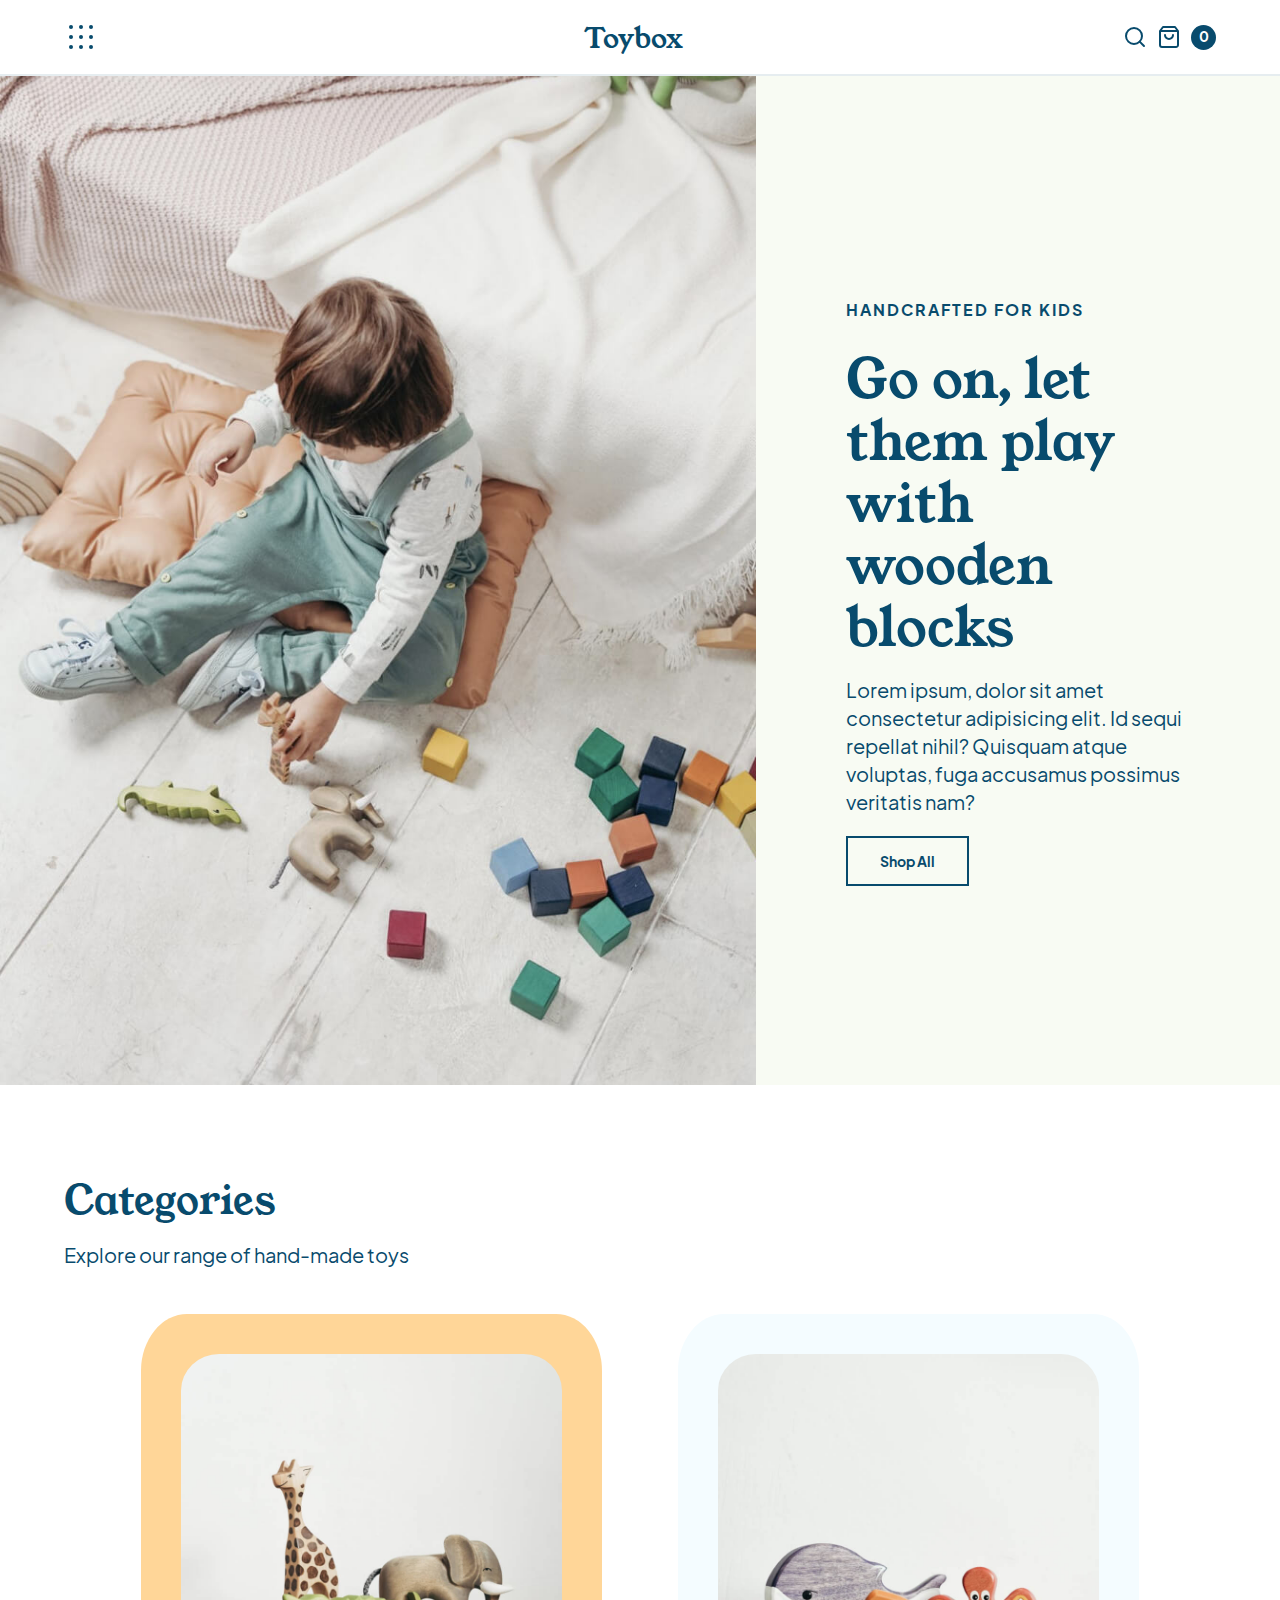
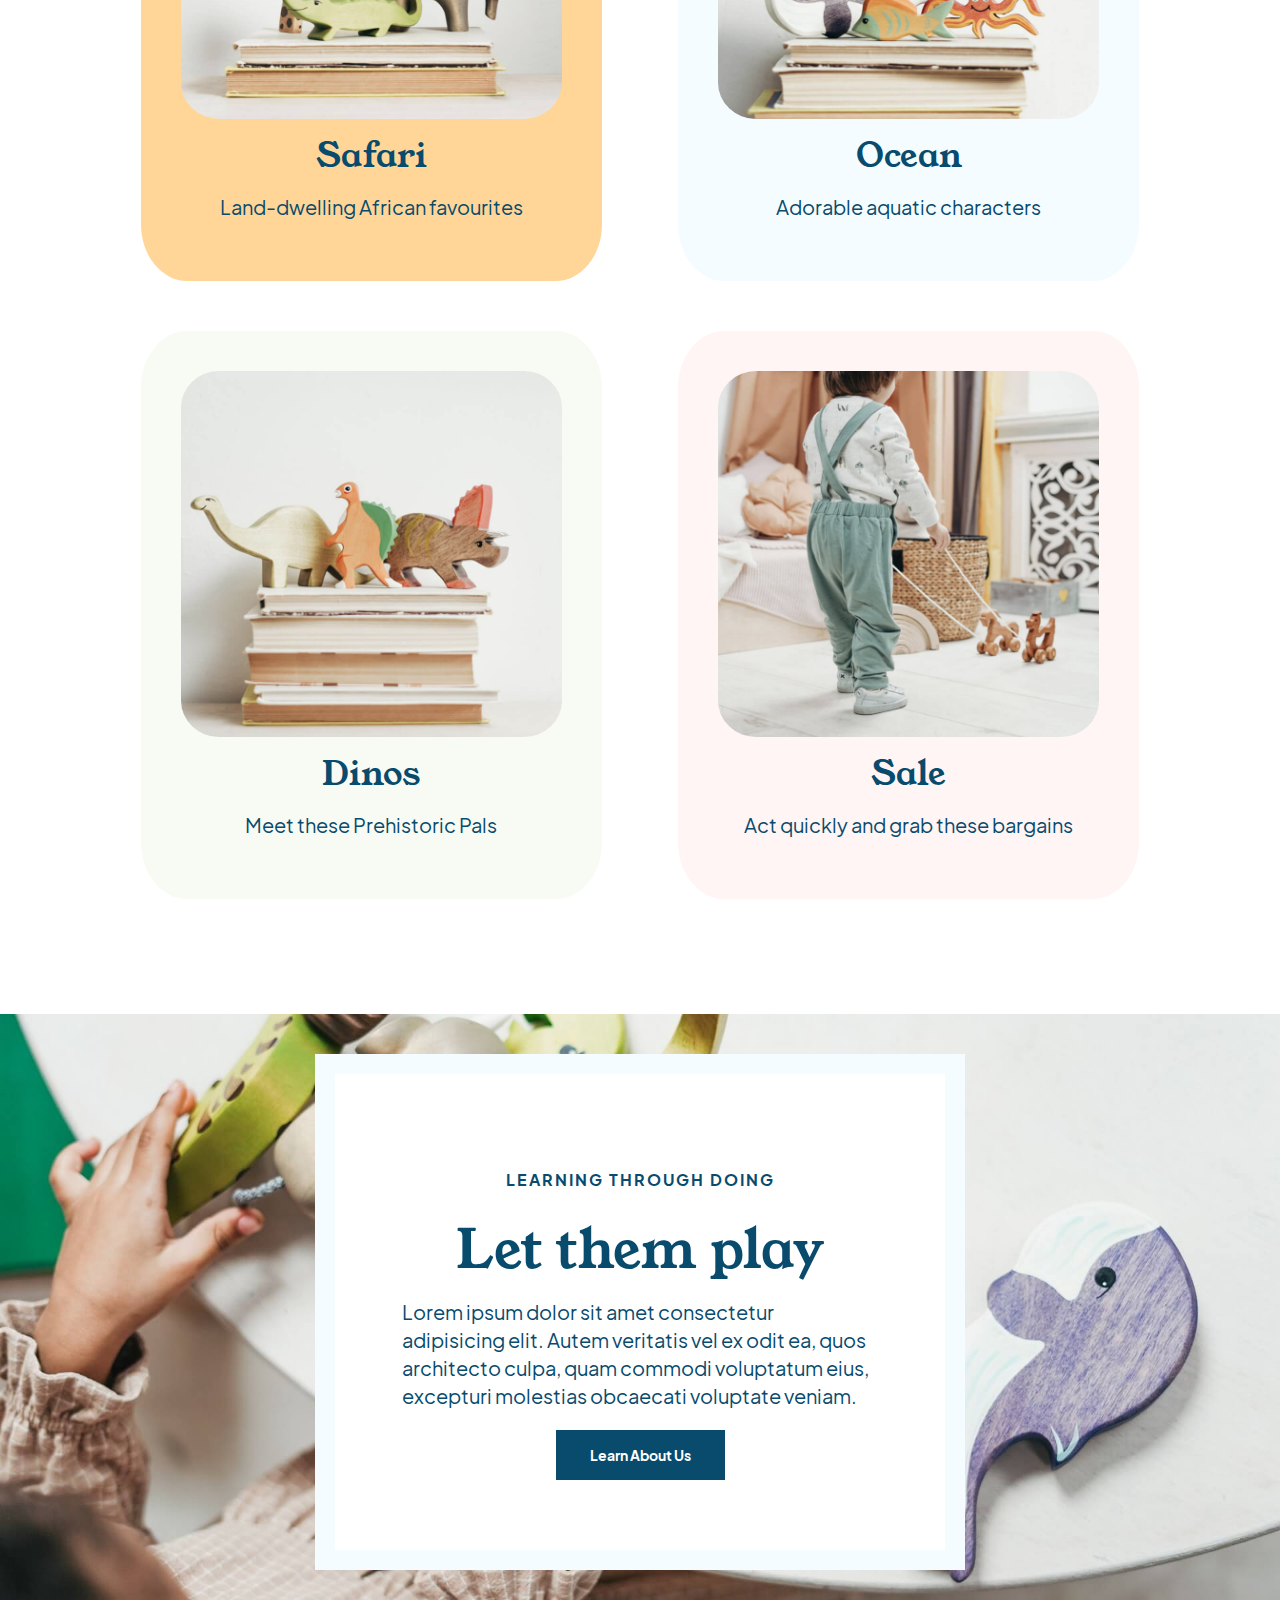
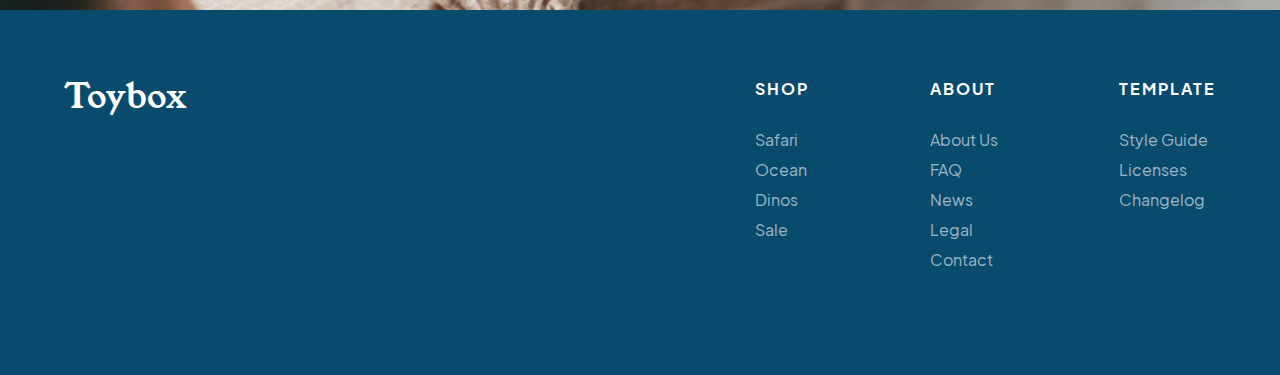
==== commit 3c87eae5: "Turned off Flex-Wrap in Header - ficed the issue." ====
--- a/index.html
+++ b/index.html
@@ -64,6 +64,7 @@
 
 			<a href="#" class="button"> Shop All</a>
 		</div>
+
 	</header><!--end. header-->
 	<main id="mainContent">
 
--- a/styles/styles.css
+++ b/styles/styles.css
@@ -454,8 +454,6 @@
   -webkit-box-align: center;
       -ms-flex-align: center;
           align-items: center;
-  -ms-flex-wrap: wrap;
-      flex-wrap: wrap;
   background-color: #f8fbf3;
 }
 header .header-img-container {
@@ -508,6 +506,23 @@
   margin-bottom: 15px;
 }
 
+.play {
+  background-image: url(../assets/background-image.jpg);
+  background-size: cover;
+  background-position: center;
+  padding: 40px 0;
+}
+.play .play-container {
+  background-color: #fff;
+  border: 20px solid #f4fcff;
+  max-width: 650px;
+  padding: 70px 40px;
+  text-align: center;
+}
+.play .play-container p {
+  text-align: left;
+}
+
 footer {
   background-color: #084b6d;
   color: #fff;
@@ -528,7 +543,6 @@
           justify-content: space-between;
 }
 footer .footer-nav {
-  border: 1px solid red;
   display: -webkit-box;
   display: -ms-flexbox;
   display: flex;
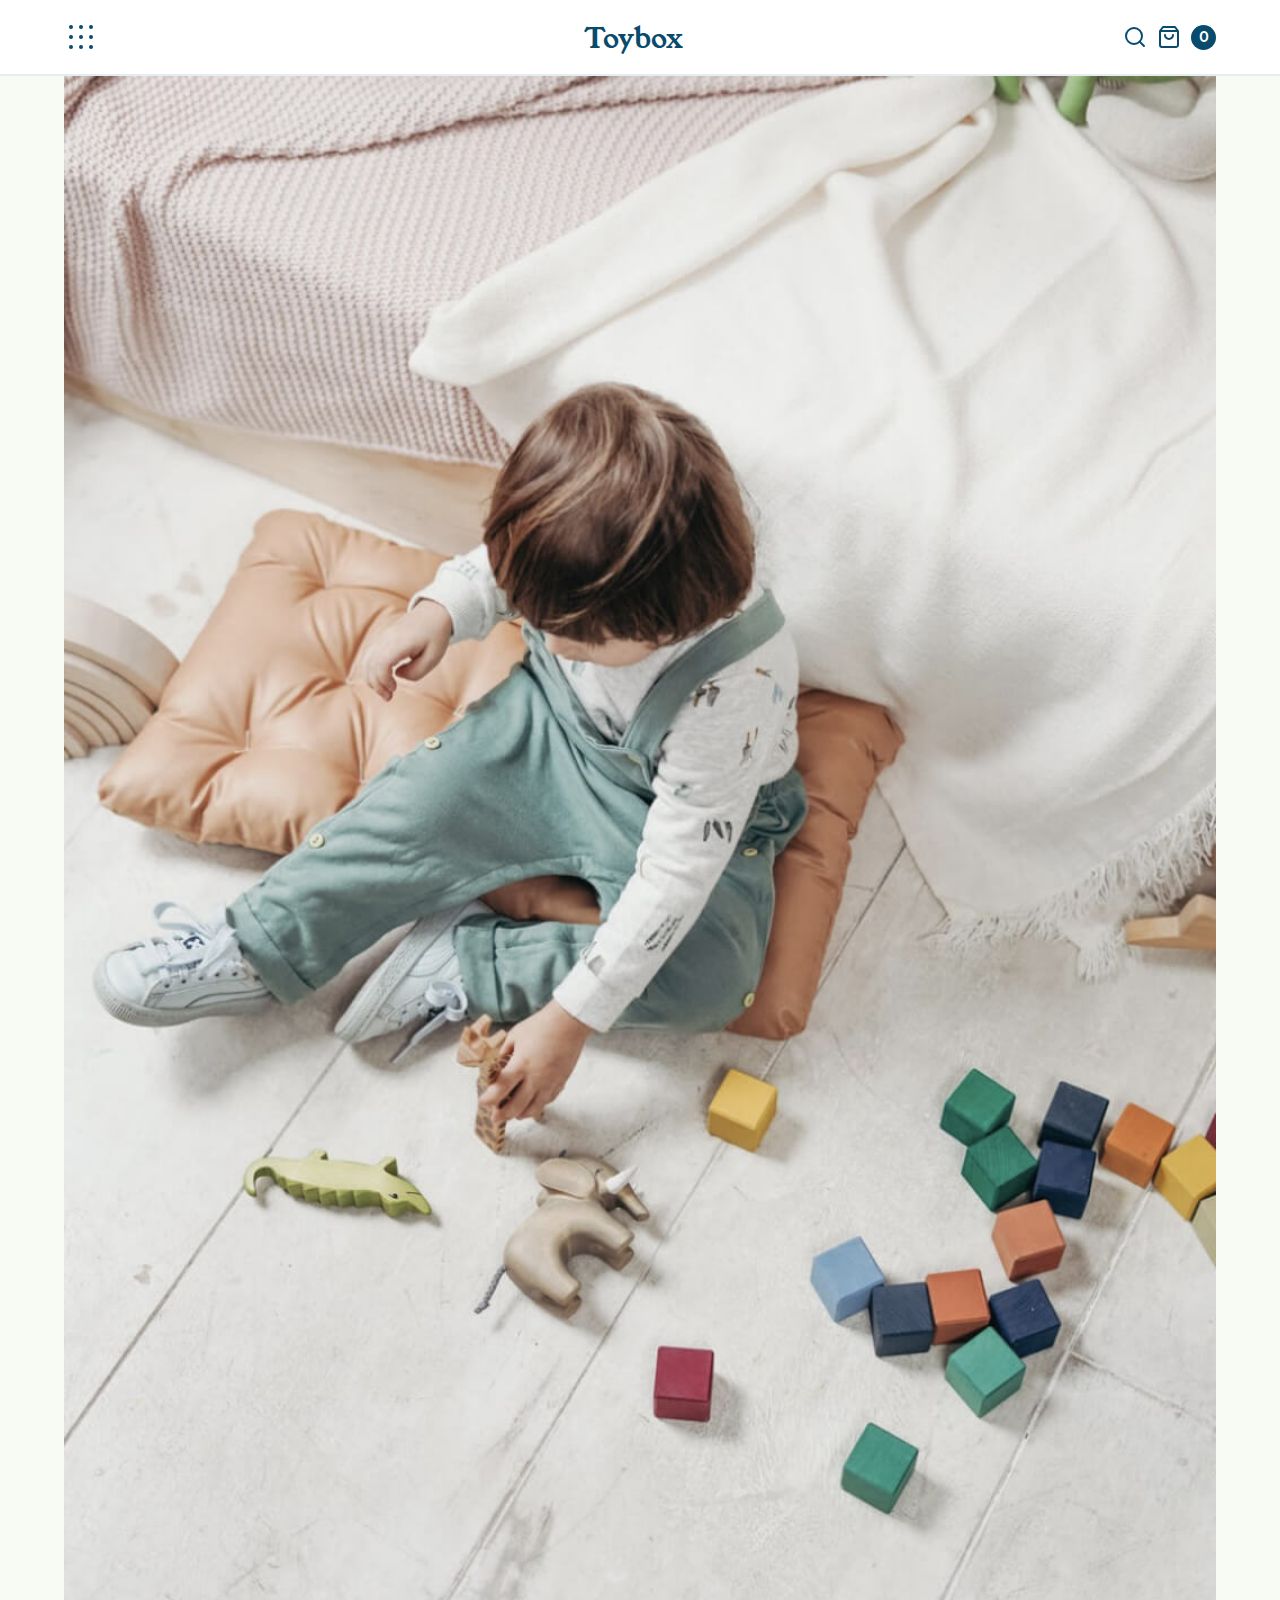
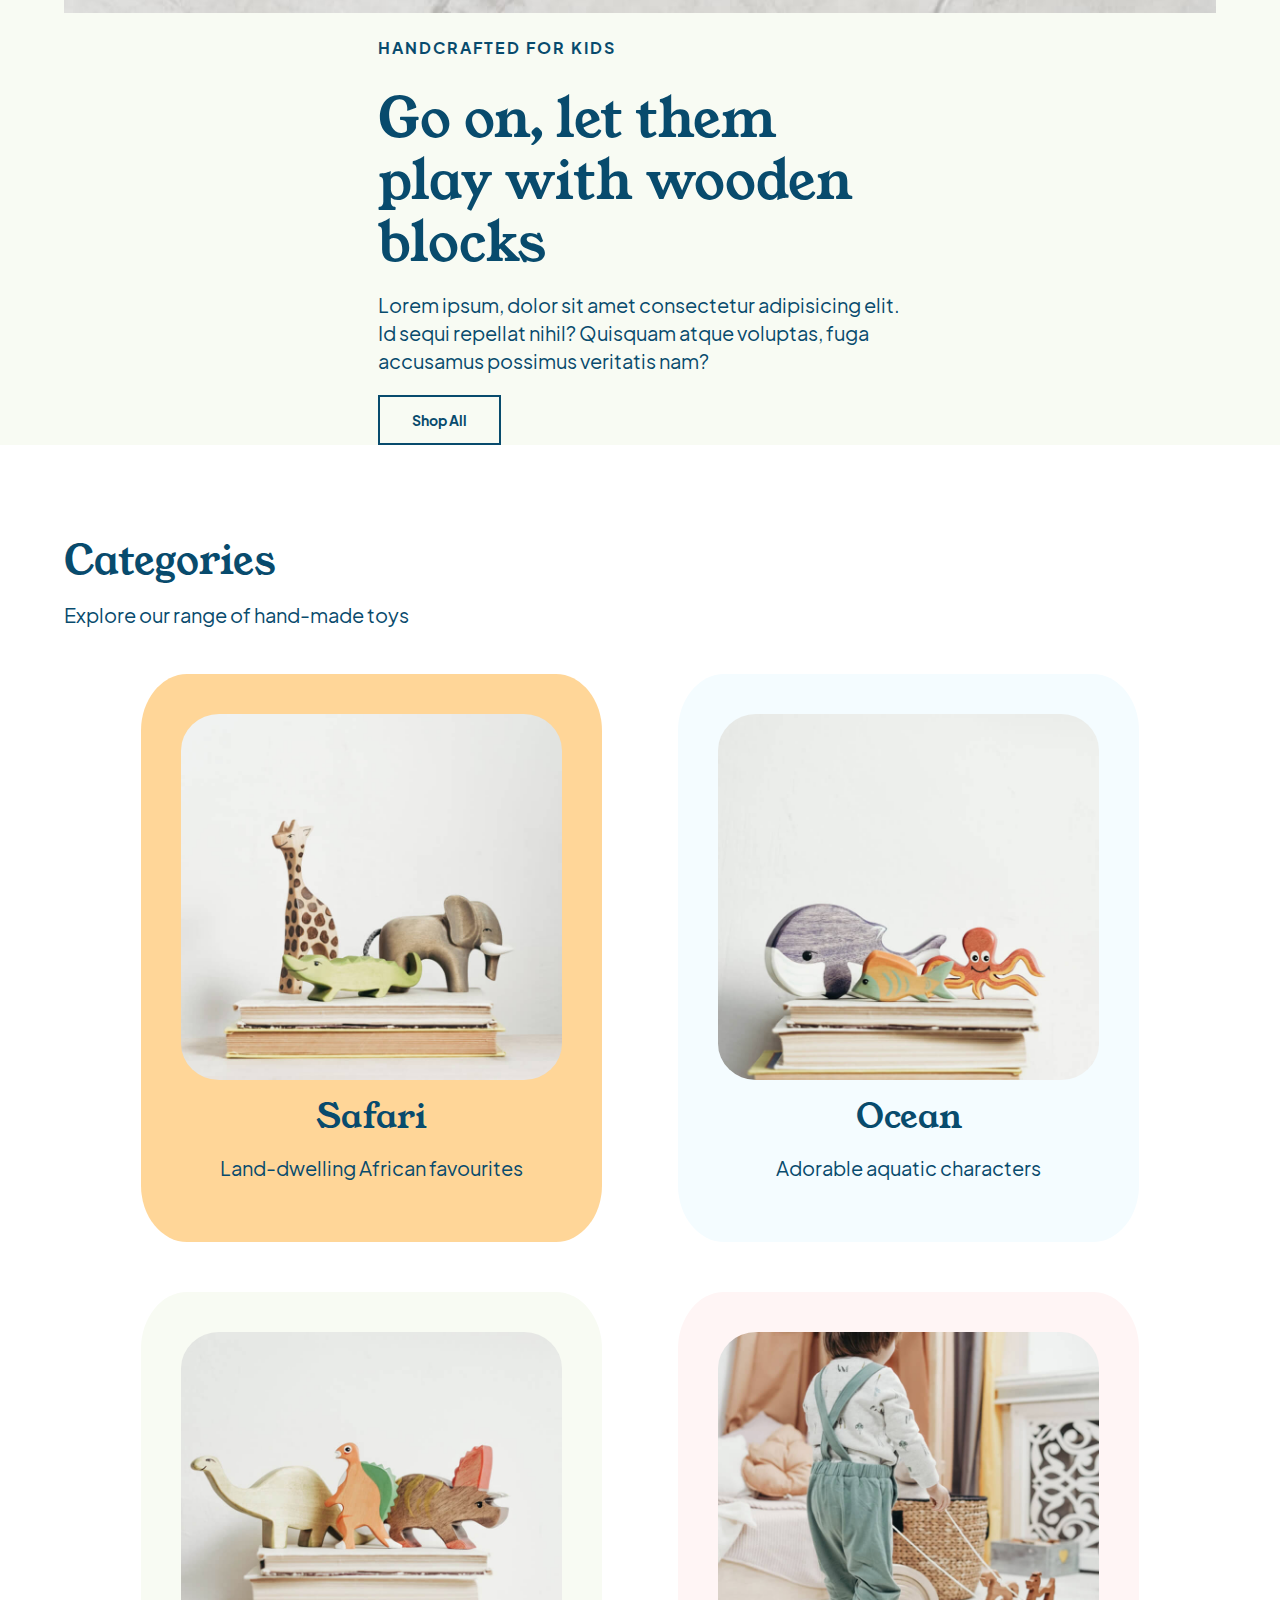
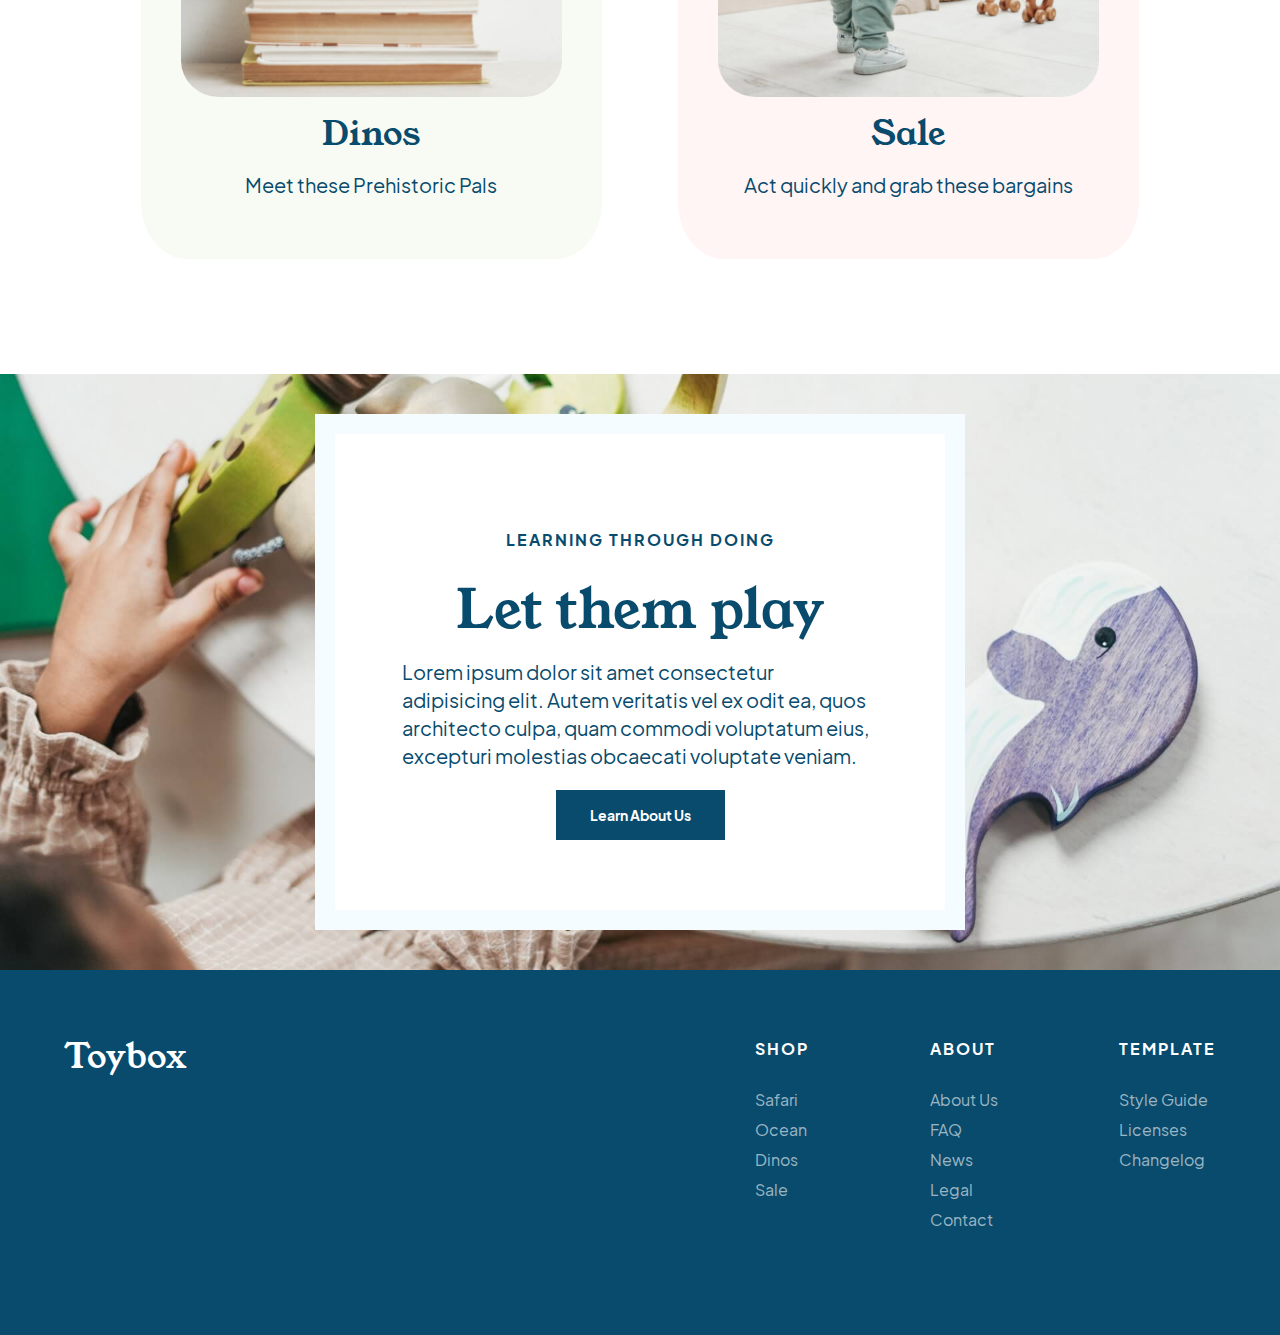
==== commit 2fc1b913: "Finished styling Contact Header" ====
--- a/index.html
+++ b/index.html
@@ -4,15 +4,16 @@
 	<meta charset="UTF-8">
 	<meta http-equiv="X-UA-Compatible" content="IE=edge">
 	<meta name="viewport" content="width=device-width, initial-scale=1.0">
-	<title>STARTER - Toybox Homepage</title>
+	<title>Toybox Homepage</title>
 	<link rel="stylesheet" href="./styles/styles.css">
+	<script src="./script.js"></script>
 </head>
 <body>
     <a href="#mainContent" class="skip-link"> Skip to the main content.</a>
 
 	<nav class="navbar">
 		<div class="wrapper">
-			<button class="menu-icon">
+			<button class="menu-icon" id="hamburger">
 				<img src="./assets/menu-button.svg" alt="open slide-out menu">
 			</button>
 
@@ -36,7 +37,7 @@
 		</div><!-- end. wrapper -->
 
 		<div class="slide-out-nav">
-			<button>
+			<button id="menu-close">
 				<img src="./assets/menu-close.svg" alt="close slide out navigation">
 			</button>
 
@@ -66,9 +67,7 @@
 		</div>
 
 	</header><!--end. header-->
-	<main id="mainContent">
-
-		<main id="main-content">
+		<main id="mainContent">
 			<section class="categories" id="categories">
 				<div class="wrapper">
 					<h2>Categories</h2>
@@ -139,7 +138,7 @@
 							<li><a href="#">Sale</a></li>
 						</ul><!--end.footer-shop-->
 
-						<ul class="footerAbout">
+						<ul class="footer-about">
 							<li><h5>About</h5></li>
 							<li><a href="#">About Us</a></li>
 							<li><a href="#">FAQ</a></li>
@@ -148,7 +147,7 @@
 							<li><a href="./contact.html">Contact</a></li>
 						</ul><!--end.footer-about-->
 
-						<ul class="footerTemp">
+						<ul class="footer-temp">
 							<li><h5>Template</h5></li>
 							<li><a href="#">Style Guide</a></li>
 							<li><a href="#">Licenses</a></li>
@@ -159,6 +158,5 @@
 				</div><!--end. footer-flex-container-->
 			</div><!--end. wrapper-->
 		</footer>
-	</main>
 </body>
 </html>--- a/styles/styles.css
+++ b/styles/styles.css
@@ -436,6 +436,9 @@
   z-index: 20;
   left: -450px;
 }
+.slide-out-nav.open {
+  left: 0;
+}
 .slide-out-nav button {
   -ms-flex-item-align: end;
       align-self: flex-end;
@@ -451,6 +454,8 @@
   display: -webkit-box;
   display: -ms-flexbox;
   display: flex;
+  -ms-flex-wrap: wrap;
+      flex-wrap: wrap;
   -webkit-box-align: center;
       -ms-flex-align: center;
           align-items: center;
@@ -462,6 +467,22 @@
 header .header-content-container {
   width: 55%;
   padding: 0 90px;
+}
+
+.contactHeader {
+  background-color: #fff5f5;
+  padding-top: 100px;
+  text-align: center;
+}
+.contactHeader .contactContent {
+  padding-bottom: 50px;
+}
+.contactHeader::after {
+  content: "";
+  background-image: url(../assets/wave.svg);
+  width: 100%;
+  height: 150px;
+  background-size: 100% 150px;
 }
 
 .categories {
@@ -559,4 +580,94 @@
 }
 footer a:hover, footer a:focus {
   color: #fff;
+}
+
+@media (max-width: 1000px) {
+  header {
+    -webkit-box-orient: vertical;
+    -webkit-box-direction: normal;
+        -ms-flex-direction: column;
+            flex-direction: column;
+  }
+  header .header-img-container {
+    width: 100%;
+  }
+  header .header-content-container {
+    width: 100%;
+    padding: 30px 90px 40px;
+  }
+  footer h4 {
+    margin-bottom: 40px;
+  }
+  footer .footer-flex-container {
+    -webkit-box-orient: vertical;
+    -webkit-box-direction: normal;
+        -ms-flex-direction: column;
+            flex-direction: column;
+    -webkit-box-align: center;
+        -ms-flex-align: center;
+            align-items: center;
+  }
+  footer .footer-nav {
+    width: 100%;
+    -webkit-box-orient: vertical;
+    -webkit-box-direction: normal;
+        -ms-flex-direction: column;
+            flex-direction: column;
+    -webkit-box-align: center;
+        -ms-flex-align: center;
+            align-items: center;
+    text-align: center;
+    margin-top: 50px;
+  }
+  footer .footer-nav .footer-shop,
+footer .footer-nav .footer-about {
+    margin-bottom: 20px;
+  }
+}
+@media (Max-width: 760px) {
+  .category-gallery {
+    -webkit-box-orient: vertical;
+    -webkit-box-direction: normal;
+        -ms-flex-direction: column;
+            flex-direction: column;
+    -webkit-box-align: center;
+        -ms-flex-align: center;
+            align-items: center;
+  }
+  .category-gallery .item {
+    width: 100%;
+  }
+}
+@media (max-width: 500px) {
+  .navbar .wrapper {
+    -webkit-box-orient: vertical;
+    -webkit-box-direction: normal;
+        -ms-flex-direction: column;
+            flex-direction: column;
+  }
+  .navbar .logo {
+    margin: 7px 0 12px;
+  }
+  .slide-out-nav {
+    font-family: "Young Serif";
+    font-size: 30px;
+    font-size: 1.5rem;
+  }
+  .play {
+    padding: 0;
+  }
+  footer .footer-nav {
+    -webkit-box-orient: vertical;
+    -webkit-box-direction: normal;
+        -ms-flex-direction: column;
+            flex-direction: column;
+    -webkit-box-align: center;
+        -ms-flex-align: center;
+            align-items: center;
+    text-align: center;
+  }
+  footer .footer-nav ul {
+    margin-bottom: 50px;
+  }
 }